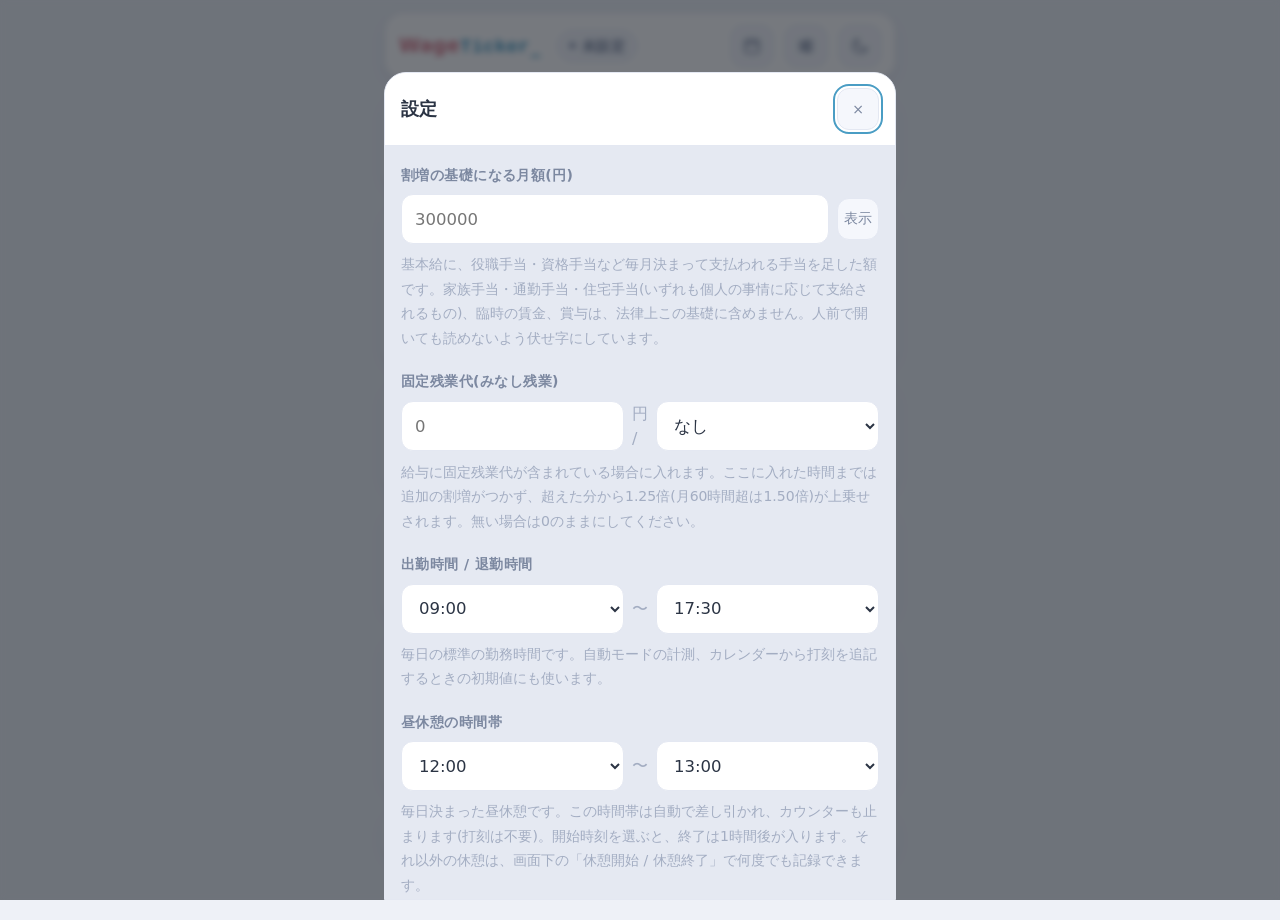
==== index.html @ 22a86e4b "ロゴのカーソル(_)とステータスバッジの間を少し空ける Co-Authored-By: Claude Opus 5 (1M context) <noreply@anthropic.com>" ====
<!doctype html>
<html lang="ja">
<head>
<meta charset="utf-8">
<meta name="viewport" content="width=device-width, initial-scale=1, viewport-fit=cover">
<meta name="theme-color" content="#eef1f7" media="(prefers-color-scheme: light)">
<meta name="theme-color" content="#12161f" media="(prefers-color-scheme: dark)">
<meta name="color-scheme" content="light dark">
<meta name="description" content="出勤するだけで金額と労働時間がリアルタイムに積み上がる給料メーター">
<title>WageTicker</title>
<link rel="icon" type="image/svg+xml" href="icons/icon.svg">
<link rel="apple-touch-icon" href="icons/apple-touch-icon.png">
<link rel="manifest" href="manifest.webmanifest">
<meta name="apple-mobile-web-app-capable" content="yes">
<meta name="apple-mobile-web-app-title" content="WageTicker">
<link rel="stylesheet" href="styles.css?v=20260810f">
</head>
<body>

<div class="app">
  <!-- ヘッダーカード -->
  <header class="card topbar">
    <div class="brand">
      <span class="brand-name"><span class="brand-wage">Wage</span><span class="brand-ticker">Ticker</span><span class="brand-cursor" aria-hidden="true">_</span></span>
      <span class="pill" id="statusBadge"><span class="dot"></span><span id="statusText">待機中</span></span>
    </div>
    <button class="icon-btn" id="openCalendar" type="button" aria-label="カレンダー">
      <svg viewBox="0 0 24 24" width="20" height="20" aria-hidden="true"><rect x="3.8" y="5.2" width="16.4" height="15" rx="2.4" fill="none" stroke="currentColor" stroke-width="1.8"/><path d="M3.8 9.8h16.4M8.2 3.4v3.4M15.8 3.4v3.4" fill="none" stroke="currentColor" stroke-width="1.8" stroke-linecap="round"/></svg>
    </button>
    <button class="icon-btn" id="openSettings" type="button" aria-label="設定">
      <!-- 太陽アイコンと紛らわしいので、歯車ではなくスライダーの形にしている -->
      <svg viewBox="0 0 24 24" width="20" height="20" aria-hidden="true" fill="none" stroke="currentColor" stroke-width="1.8" stroke-linecap="round">
        <path d="M3.6 7h8.2M16.4 7h4M3.6 12h3.2M11.4 12h9M3.6 17h8.2M16.4 17h4"/>
        <circle cx="14.1" cy="7" r="2.3"/><circle cx="9.1" cy="12" r="2.3"/><circle cx="14.1" cy="17" r="2.3"/>
      </svg>
    </button>
    <button class="icon-btn" id="themeToggle" type="button" aria-label="ライト / ダークを切り替え">
      <svg class="ic-sun" viewBox="0 0 24 24" width="20" height="20" aria-hidden="true">
        <circle cx="12" cy="12" r="4.4" fill="none" stroke="currentColor" stroke-width="1.8"/>
        <g stroke="currentColor" stroke-width="1.8" stroke-linecap="round">
          <path d="M12 2.4v2.4M12 19.2v2.4M2.4 12h2.4M19.2 12h2.4M5.2 5.2l1.7 1.7M17.1 17.1l1.7 1.7M18.8 5.2l-1.7 1.7M6.9 17.1l-1.7 1.7"/>
        </g>
      </svg>
      <svg class="ic-moon" viewBox="0 0 24 24" width="20" height="20" aria-hidden="true">
        <path d="M20.5 14.6A8.6 8.6 0 0 1 9.4 3.5a8.6 8.6 0 1 0 11.1 11.1z" fill="none" stroke="currentColor" stroke-width="1.8" stroke-linejoin="round"/>
      </svg>
    </button>
  </header>

  <!-- 操作(手動: 出勤/退勤の2つだけ / 自動モード: 残業開始・終了のみ) -->
  <nav class="actionbar card">
    <!-- 出勤=ドアへ入る矢印 / 退勤=ドアから出る矢印 -->
    <button class="act act--in" id="clockInBtn" type="button">
      <svg viewBox="0 0 24 24" width="24" height="24" aria-hidden="true" fill="none" stroke="currentColor" stroke-width="1.8" stroke-linecap="round" stroke-linejoin="round">
        <path d="M14 4.5h3.8A1.7 1.7 0 0 1 19.5 6.2v11.6A1.7 1.7 0 0 1 17.8 19.5H14"/>
        <path d="M9.6 8.2 13.9 12l-4.3 3.8M4.3 12h9.4"/>
      </svg>
      <span>出勤</span>
    </button>
    <button class="act act--out" id="clockOutBtn" type="button">
      <svg viewBox="0 0 24 24" width="24" height="24" aria-hidden="true" fill="none" stroke="currentColor" stroke-width="1.8" stroke-linecap="round" stroke-linejoin="round">
        <path d="M10 4.5H6.2A1.7 1.7 0 0 0 4.5 6.2v11.6A1.7 1.7 0 0 0 6.2 19.5H10"/>
        <path d="M14.5 8.2 18.8 12l-4.3 3.8M9.4 12h8.9"/>
      </svg>
      <span>退勤</span>
    </button>
    <button class="act act--break" id="breakBtn" type="button">
      <svg viewBox="0 0 24 24" width="24" height="24" aria-hidden="true" fill="none" stroke="currentColor" stroke-width="1.8" stroke-linecap="round" stroke-linejoin="round">
        <path d="M4.6 9.4h11.2v5.2a4 4 0 0 1-4 4H8.6a4 4 0 0 1-4-4z"/>
        <path d="M15.8 10.6h1.8a2.4 2.4 0 0 1 0 4.8h-1.8"/>
        <path d="M8 3.6v2.4M12 3.6v2.4"/>
      </svg>
      <span>休憩開始</span>
    </button>
    <button class="act act--ot" id="overtimeBtn" type="button" hidden>
      <svg viewBox="0 0 24 24" width="20" height="20" aria-hidden="true"><circle cx="12" cy="12" r="8.4" fill="none" stroke="currentColor" stroke-width="1.8"/><path d="M12 7.4V12l3 1.8" fill="none" stroke="currentColor" stroke-width="1.8" stroke-linecap="round"/></svg>
      <span>残業開始</span>
    </button>
  </nav>

  <main>
    <!-- ① 秒単位で増え続ける金額(最優先) -->
    <section class="card hero" id="heroCard">
      <div class="hero-labels">
        <span class="hero-label" id="tickerLabel">今日の勤務</span>
        <span class="hero-state" id="rateStrip"></span>
      </div>
      <div class="amount amount--main" id="liveAmount">
        <span class="yen">¥</span><span id="liveInt">0</span><span class="dec" id="liveDec">.00</span>
      </div>
      <div class="hero-meta" id="liveMeta">出勤していません</div>
    </section>

    <!-- ②今日 ③今月(設定でそれぞれ隠せる) -->
    <section class="stats" id="statsSection">
      <div class="card stat" id="todayCard">
        <div class="stat-label">今日</div>
        <div class="amount amount--sub" id="todayAmount">¥0</div>
        <div class="stat-sub" id="todaySub">0:00</div>
      </div>

      <div class="card stat" id="monthCard">
        <div class="stat-label">今月</div>
        <div class="amount amount--sub" id="monthAmount">¥0</div>
        <div class="stat-sub">
          <span id="monthSub">0:00</span>
          <span class="diff" id="monthDiff" hidden></span>
        </div>
      </div>
    </section>

    <!-- 今月の残業メーター。細かい数字は「内訳と目安」に入れる -->
    <section class="card otcard">
      <div class="ot-head">
        <span class="stat-label">今月の残業</span>
        <span class="ot-now" id="otNow">0:00</span>
      </div>
      <div class="meter" id="otMeter">
        <div class="meter-track">
          <i class="meter-fill" id="otFill"></i>
          <i class="meter-mark is-fixed" id="otMarkFixed" hidden></i>
          <i class="meter-mark is-45" id="otMark45"></i>
          <i class="meter-mark is-60" id="otMark60"></i>
        </div>
        <div class="meter-labels" id="otMarkLabels"></div>
      </div>
    </section>

    <!-- 先月との比較(同じ経過日数時点)。金額は出さず、時間の内訳だけを見せる -->
    <section class="card compare">
      <div class="stat-label">先月との比較(同じ経過日数)</div>
      <div class="hbar-row">
        <span class="hbar-name">今月</span>
        <span class="hbar">
          <i class="hbar-seg is-normal" id="cmpNowNormal"></i><i class="hbar-seg is-ot" id="cmpNowOt"></i>
        </span>
        <span class="hbar-total" id="cmpNowTotal">0:00</span>
      </div>
      <div class="hbar-row">
        <span class="hbar-name">先月</span>
        <span class="hbar">
          <i class="hbar-seg is-normal" id="cmpPrevNormal"></i><i class="hbar-seg is-ot" id="cmpPrevOt"></i>
        </span>
        <span class="hbar-total" id="cmpPrevTotal">0:00</span>
      </div>
      <div class="hbar-legend">
        <span><i class="sw sw--normal"></i>通常</span>
        <span><i class="sw sw--ot"></i>残業</span>
        <span id="cmpNote"></span>
      </div>
    </section>

    <!-- ④ 補助情報(デフォルト折りたたみ) -->
    <details class="card details" id="detailsPanel">
      <summary>内訳と目安</summary>
      <div id="detailsBody" class="details-body"></div>
    </details>

    <p class="disclaimer">
      表示は体感用の目安です。会社の勤怠記録・給与明細の金額とは一致しません。
    </p>
  </main>
</div>

<!-- ------------------------------------------------------ 打刻の確認 -->
<dialog id="confirmDialog" class="confirm">
  <p class="confirm-text" id="confirmText">-</p>
  <div class="confirm-actions">
    <button class="btn btn--ghost" id="confirmNo" type="button">キャンセル</button>
    <button class="btn btn--in" id="confirmYes" type="button">はい</button>
  </div>
</dialog>

<!-- ------------------------------------------------------------ 設定 -->
<dialog id="settingsDialog" class="sheet">
  <form method="dialog" class="sheet-head">
    <h2 id="settingsTitle">設定</h2>
    <button class="icon-btn" value="close" type="submit" aria-label="閉じる">×</button>
  </form>
  <div class="sheet-body">
    <p class="form-msg" id="firstRunNote" hidden></p>

    <label class="field">
      <span class="field-label">割増の基礎になる月額(円)</span>
      <span class="field-inline">
        <input id="setSalary" type="password" inputmode="numeric" autocomplete="off" placeholder="300000">
        <button class="icon-btn" id="salaryEye" type="button" aria-label="金額の表示を切り替え">表示</button>
      </span>
      <span class="hint">基本給に、役職手当・資格手当など毎月決まって支払われる手当を足した額です。家族手当・通勤手当・住宅手当(いずれも個人の事情に応じて支給されるもの)、臨時の賃金、賞与は、法律上この基礎に含めません。人前で開いても読めないよう伏せ字にしています。</span>
    </label>

    <div class="field">
      <span class="field-label">固定残業代(みなし残業)</span>
      <div class="field-inline">
        <input id="setFixedAllowance" type="number" inputmode="numeric" min="0" step="1000" placeholder="0">
        <span class="tilde">円 /</span>
        <select id="setFixedHours"></select>
      </div>
      <span class="hint">給与に固定残業代が含まれている場合に入れます。ここに入れた時間までは追加の割増がつかず、超えた分から1.25倍(月60時間超は1.50倍)が上乗せされます。無い場合は0のままにしてください。</span>
    </div>

    <div class="field">
      <span class="field-label">出勤時間 / 退勤時間</span>
      <div class="field-inline">
        <select id="setScheduleStart"></select>
        <span class="tilde">〜</span>
        <select id="setScheduleEnd"></select>
      </div>
      <span class="hint">毎日の標準の勤務時間です。自動モードの計測、カレンダーから打刻を追記するときの初期値にも使います。</span>
    </div>

    <div class="field">
      <span class="field-label">昼休憩の時間帯</span>
      <div class="field-inline">
        <select id="setBreakStart"></select>
        <span class="tilde">〜</span>
        <select id="setBreakEnd"></select>
      </div>
      <span class="hint">毎日決まった昼休憩です。この時間帯は自動で差し引かれ、カウンターも止まります(打刻は不要)。開始時刻を選ぶと、終了は1時間後が入ります。それ以外の休憩は、画面下の「休憩開始 / 休憩終了」で何度でも記録できます。</span>
    </div>

    <div class="field derived">
      <span class="field-label">1日の所定労働時間(自動計算)</span>
      <output id="setDailyHours" class="derived-value">-</output>
      <span class="hint" id="dailyHoursNote">勤務時間から休憩時間を引いた値です。基礎時給単価と、有給1日分の換算に使います。</span>
    </div>

    <div class="field">
      <span class="field-label">所定労働日の曜日</span>
      <div class="weekday-picker" id="setWorkdays"></div>
      <span class="hint">出勤する曜日です。総枠(所定労働時間)の計算と、自動モードの勤務予定日に使います。</span>
    </div>

    <div class="field">
      <label class="check"><input id="setObserveHolidays" type="checkbox"> 祝日を所定労働日から自動的に除外する</label>
      <span class="hint">オンにすると、上で選んだ曜日に当たっていても国民の祝日は所定休日として扱い、総枠の計算から外します(振替休日も含みます)。実際にその日出勤すれば、通常どおり記録できます。祝日も平常営業の場合はオフにしてください。</span>
    </div>

    <label class="field">
      <span class="field-label">法定休日の曜日</span>
      <select id="setLegalWeekday"></select>
      <span class="hint">この曜日の出勤だけが35%増(法定休日労働)の対象になります。</span>
    </label>

    <label class="field">
      <span class="field-label">年間所定休日数</span>
      <select id="setAnnualHolidays"></select>
    </label>

    <label class="field">
      <span class="field-label">賃金締め日</span>
      <select id="setClosingDay"></select>
    </label>

    <div class="field">
      <span class="field-label">メイン画面に表示するもの</span>
      <!-- 画面では今日と今月が横に並ぶので、チェックも横並びにする -->
      <div class="check-row">
        <label class="check"><input id="setShowToday" type="checkbox"> 今日</label>
        <label class="check"><input id="setShowMonth" type="checkbox"> 今月</label>
      </div>
      <span class="hint">秒単位の金額と、今月の法定時間外は常に表示します。</span>
    </div>

    <div class="field">
      <label class="check"><input id="setAutoMode" type="checkbox"> 自動モード(出勤/退勤ボタンを使わない)</label>
      <span class="hint">上の出勤・退勤時間に沿って自動で計測します。残業する日は、退勤予定時刻を迎える前に「残業開始」を押してください。</span>
    </div>

    <details class="note">
      <summary>データの保存とリセットについて</summary>
      <p>個人データはサーバーへ送信されず、この端末のブラウザ内(localStorage)にのみ保存されます。次の場合はすべて消えます。復元手段はありません。</p>
      <ul>
        <li>ブラウザの「閲覧履歴データを削除」「サイトデータを削除」等を行った場合</li>
        <li>シークレットモード/プライベートブラウジングで使っていた場合(タブを閉じた時点で消える)</li>
        <li>ブラウザアプリ自体をアンインストールした場合</li>
        <li>端末を機種変更・初期化した場合(自動的な引き継ぎはありません)</li>
        <li>普段と違うブラウザや別の端末で開いた場合(ブラウザ+端末ごとに独立)</li>
        <li>ブラウザのストレージ容量が逼迫し、自動的にサイトデータが削除された場合</li>
        <li>ホーム画面に追加したアイコンを削除して入れ直した場合</li>
      </ul>
      <p>通常の再読み込み、ブラウザを閉じて開き直す操作、端末の再起動、オフラインでの使用では消えません。</p>
    </details>

    <details class="note">
      <summary>金額の見かたと注意</summary>
      <p>本アプリは額面(グロス)の労働対価のみを可視化します。社会保険料・所得税・住民税などの控除、年末調整、賞与は対象外です。</p>
      <p>コアタイムなしのフレックスタイム制(清算期間1ヶ月)を前提にしています。フレックスの労使協定がない場合や、清算期間が1ヶ月を超える場合、管理監督者・裁量労働制の場合は、時間外の数え方が変わるため合いません。</p>
      <p>打刻はこのアプリ上での個人の記録であり、会社の勤怠システムとは別物です。表示される金額は体感用の目安で、給与明細と一致しないことがあります。正式な給与計算・労務相談の代替ではありません。</p>
    </details>

    <div class="sheet-actions">
      <button class="btn btn--ghost danger" id="resetAllBtn" type="button">すべてのデータを消す</button>
      <button class="btn btn--in" id="saveSettingsBtn" type="button">保存</button>
    </div>
  </div>
</dialog>

<!-- -------------------------------------------------------- カレンダー -->
<dialog id="calendarDialog" class="sheet">
  <form method="dialog" class="sheet-head">
    <h2>カレンダー</h2>
    <button class="icon-btn" value="close" type="submit" aria-label="閉じる">×</button>
  </form>
  <div class="sheet-body">
    <div class="cal-nav">
      <button class="icon-btn" id="calPrev" type="button" aria-label="前の月">‹</button>
      <span id="calTitle">-</span>
      <button class="icon-btn" id="calNext" type="button" aria-label="次の月">›</button>
    </div>
    <div class="cal-grid" id="calHead"></div>
    <div class="cal-grid" id="calGrid"></div>
    <div class="cal-legend">
      <span><i class="sw sw--work"></i>出勤</span>
      <span><i class="sw sw--leave"></i>有給</span>
      <span><i class="sw sw--legal"></i>法定休日</span>
      <span><i class="sw sw--holiday"></i>祝日</span>
      <span><i class="sw sw--scheduled"></i>所定休日</span>
      <span><i class="sw sw--auto"></i>未入力(自動加算)</span>
    </div>
    <p class="hint">先月から3ヶ月先まで(全5ヶ月)を表示します。日別の記録は今月と先月ぶんだけ保持し、締め日を過ぎると自動的に整理されます。先の月に入れた有給・会社休日は、その月になってから計算に入ります。</p>
  </div>
</dialog>

<!-- ------------------------------------------------------------ 日編集 -->
<dialog id="dayDialog" class="sheet sheet--narrow">
  <form method="dialog" class="sheet-head">
    <h2 id="dayTitle">-</h2>
    <button class="icon-btn" value="close" type="submit" aria-label="閉じる">×</button>
  </form>
  <div class="sheet-body">
    <div class="field">
      <span class="field-label">この日の扱い</span>
      <div class="seg" id="dayKind">
        <button type="button" data-kind="none">指定なし</button>
        <button type="button" data-kind="work">出勤</button>
        <button type="button" data-kind="paid_leave">有給</button>
        <button type="button" data-kind="company_holiday">会社休日</button>
      </div>
    </div>

    <div class="field" id="dayWorkRow" hidden>
      <span class="field-label">出勤 / 退勤</span>
      <div class="field-inline">
        <input id="dayIn" type="time">
        <span class="tilde">〜</span>
        <input id="dayOut" type="time">
      </div>
      <label class="check"><input id="dayOvernight" type="checkbox"> 退勤は翌日</label>
      <label class="check"><input id="dayIsLegalHoliday" type="checkbox"> この日は法定休日(35%増)</label>

      <span class="field-label" style="margin-top:16px">休憩(昼休憩以外)</span>
      <div id="dayBreaks"></div>
      <button class="btn btn--ghost" id="dayBreakAdd" type="button">休憩を追加</button>
      <span class="hint">設定した昼休憩は自動で差し引かれるので、ここには入れません。ここに入れるのは、それ以外に取った休憩です。</span>
    </div>

    <div class="field" id="dayHolidayRow" hidden>
      <span class="field-label">休日の種類</span>
      <div class="seg" id="dayHolidayKind">
        <button type="button" data-holiday="legal">法定休日</button>
        <button type="button" data-holiday="scheduled">所定休日(法定超)</button>
      </div>
      <span class="hint">法定休日の出勤のみ35%増になります。所定休日は通常の所定内/法定内残業/法定時間外で計算します。</span>
    </div>

    <p class="hint" id="dayNote"></p>

    <div class="sheet-actions">
      <button class="btn btn--ghost" id="dayCancel" type="button">閉じる</button>
      <button class="btn btn--in" id="daySave" type="button">保存</button>
    </div>
  </div>
</dialog>

<script src="src/constants.js?v=20260810f"></script>
<script src="src/time.js?v=20260810f"></script>
<script src="src/period.js?v=20260810f"></script>
<script src="src/holidays.js?v=20260810f"></script>
<script src="src/wage.js?v=20260810f"></script>
<script src="src/aggregate.js?v=20260810f"></script>
<script src="src/storage.js?v=20260810f"></script>
<script src="src/app.js?v=20260810f"></script>
</body>
</html>
---- styles.css ----
/* WageTicker — 計器ダッシュボード。外部フォント・ライブラリは読み込まない(SPEC 14)
 *
 * 配色はパステル寄り(ライト: 淡いブルーグレー地に白カード / ダーク: 落ち着いた紺地にカード)。
 * テーマは3状態: 既定は端末の設定に追従し、ボタンで light / dark を明示指定できる。
 * 色はすべて :root のトークンで定義し、コンポーネント側に生の色を書かない。
 */

:root {
  /* パステル寄りの配色。彩度を落とし、地は青みのある淡いグレーでまとめる。
     文字と背景のコントラストは落とさない(読みやすさは維持する)。 */
  --ground: #eef1f7;
  --ground-2: #e5e9f2;
  --card: #ffffff;
  --card-2: #f5f7fc;
  --line: #e4e8f2;
  --ink: #2b3444;
  --ink-2: #4a5568;
  --muted: #7c88a0;
  --faint: #a3adc2;

  --cyan: #4a9dc4;
  --amber: #d8a24e;
  --green: #5aab86;
  --red: #d97b8b;
  --blue: #6f8fd6;
  --violet: #9a8fd8;
  --pink: #cf8fb8;

  --track: #e8ecf5;
  --shadow: 0 1px 2px rgba(15, 23, 42, 0.05), 0 6px 18px rgba(15, 23, 42, 0.04);
  --radius: 20px;
  --radius-sm: 14px;

  --sans: system-ui, -apple-system, "Segoe UI", "Hiragino Sans", "Noto Sans JP", sans-serif;
  --mono: ui-monospace, "SF Mono", SFMono-Regular, Menlo, Consolas, monospace;

  /* 文字サイズは6段階に固定する。これ以外の値を新しく使わない。
     hero(主役の金額)> xl(今日/今月)> lg(見出し)> md(本文)> sm(補足)> xs(注記) */
  --fs-hero: clamp(38px, 12vw, 52px);
  --fs-xl: clamp(22px, 7vw, 28px);
  --fs-lg: 18px;
  --fs-md: 15px;
  --fs-sm: 14px;
  --fs-xs: 12.5px;

  color-scheme: light;
}

@media (prefers-color-scheme: dark) {
  :root:not([data-theme="light"]) {
    --ground: #12161f;
    --ground-2: #171c27;
    --card: #1c222e;
    --card-2: #222937;
    --line: #2b3342;
    --ink: #e8ecf4;
    --ink-2: #c3cbd9;
    --muted: #96a1b5;
    --faint: #6f7a8d;

    --cyan: #8fd0ea;
    --amber: #f0c98a;
    --green: #9ad9b8;
    --red: #eaa1ad;
    --blue: #a5bbf0;
    --violet: #bfb3f0;
    --pink: #edaed4;

    --track: #29313f;
    --shadow: none;
    color-scheme: dark;
  }
}

:root[data-theme="dark"] {
  --ground: #12161f;
  --ground-2: #171c27;
  --card: #1c222e;
  --card-2: #222937;
  --line: #2b3342;
  --ink: #e8ecf4;
  --ink-2: #c3cbd9;
  --muted: #96a1b5;
  --faint: #6f7a8d;

  --cyan: #8fd0ea;
  --amber: #f0c98a;
  --green: #9ad9b8;
  --red: #eaa1ad;
  --blue: #a5bbf0;
  --violet: #bfb3f0;
  --pink: #edaed4;

  --track: #29313f;
  --shadow: none;
  color-scheme: dark;
}

* { box-sizing: border-box; }

html, body {
  margin: 0;
  padding: 0;
  background: var(--ground);
  color: var(--ink);
  font-family: var(--sans);
  font-size: 16px;
  line-height: 1.6;
  -webkit-text-size-adjust: 100%;
  /*
   * スマホの「引っ張って更新」対策。ダイアログの内側をスクロールして
   * 端まで来たときに、そのままページ全体の再読み込みへ流れてしまうと、
   * 保存前の入力がまるごと消える。ページ側で吸収して止める。
   */
  overscroll-behavior-y: contain;
}

body { min-height: 100svh; }

/* タイル(カード)の間隔は、縦も横もすべて --gap で統一する */
.app {
  --gap: 12px;
  max-width: 540px;
  margin: 0 auto;
  padding: max(12px, env(safe-area-inset-top)) 14px calc(24px + env(safe-area-inset-bottom));
  display: flex;
  flex-direction: column;
  gap: var(--gap);
}

.app > main {
  display: flex;
  flex-direction: column;
  gap: var(--gap);
}

.card {
  background: var(--card);
  border: 1px solid var(--line);
  border-radius: var(--radius);
  box-shadow: var(--shadow);
}

/* ------------------------------------------------------------- topbar */

.topbar {
  display: flex;
  align-items: center;
  gap: 12px;
  padding: 12px 14px;
}

.brand {
  display: flex;
  align-items: center;
  gap: 10px;
  flex: 1;
  min-width: 0;
  flex-wrap: wrap;
}
/*
 * ロゴ文字。"Wage" は地の文字色、"Ticker" だけ等幅フォント+アクセント色にして
 * 「刻み続けるカウンター」を文字だけで示す。末尾のカーソルはゆっくり点滅する
 * (ターミナルの入力カーソルのイメージ。prefers-reduced-motion では静止する)。
 */
.brand-name {
  font-size: 19px;
  font-weight: 800;
  letter-spacing: 0.02em;
}
.brand-wage { color: var(--red); }
.brand-ticker {
  font-family: var(--mono);
  color: var(--cyan);
  letter-spacing: 0.01em;
}
.brand-cursor {
  display: inline-block;
  margin-left: 1px;
  margin-right: 6px;
  color: var(--cyan);
  animation: brand-blink 1.1s step-end infinite;
}
@keyframes brand-blink {
  0%, 50% { opacity: 1; }
  50.01%, 100% { opacity: 0; }
}

.pill {
  display: inline-flex;
  align-items: center;
  gap: 6px;
  background: var(--card-2);
  border: 1px solid var(--line);
  color: var(--muted);
  border-radius: 999px;
  padding: 4px 11px;
  font-size: var(--fs-sm);
  font-weight: 700;
  letter-spacing: 0.04em;
}
.pill .dot {
  width: 7px; height: 7px;
  border-radius: 50%;
  background: var(--faint);
}
/*
 * 勤務中=緑(増えている)/ 休憩中=アンバー(止まっている)/ 自動計測中=シアン。
 * 「稼いでいる」勤務中だけは、休憩中・自動計測中より一段はっきり主張させる
 * (塗りつぶし + ごく淡い光暈)。他は控えめな縁取りのままにする。
 */
.pill.is-working {
  background: var(--green);
  border-color: var(--green);
  color: var(--card);
  font-weight: 800;
  box-shadow: 0 0 0 5px color-mix(in srgb, var(--green) 16%, transparent);
}
.pill.is-break {
  background: color-mix(in srgb, var(--amber) 16%, transparent);
  border-color: color-mix(in srgb, var(--amber) 45%, transparent);
  color: var(--amber);
}
.pill.is-auto {
  background: color-mix(in srgb, var(--cyan) 16%, transparent);
  border-color: color-mix(in srgb, var(--cyan) 45%, transparent);
  color: var(--cyan);
}
.pill.is-working .dot { background: var(--card); width: 8px; height: 8px; }
.pill.is-break .dot { background: var(--amber); }
.pill.is-auto .dot { background: var(--cyan); }
.pill.is-working .dot,
.pill.is-auto .dot { animation: breathe 2.4s ease-in-out infinite; }

@keyframes breathe { 0%, 100% { opacity: 1; } 50% { opacity: 0.3; } }

.icon-btn {
  appearance: none;
  flex: none;
  border: 1px solid var(--line);
  background: var(--card-2);
  color: var(--muted);
  border-radius: 12px;
  width: 42px;
  height: 42px;
  display: grid;
  place-items: center;
  cursor: pointer;
  padding: 0;
  font-family: var(--sans);
  font-size: var(--fs-sm);
}
.icon-btn:active { background: var(--ground-2); }
/* ボタンには「切り替えた先」のアイコンを出す(ライトのときは月) */
.icon-btn .ic-sun { display: none; }
:root[data-theme="dark"] .icon-btn .ic-sun { display: block; }
:root[data-theme="dark"] .icon-btn .ic-moon { display: none; }
@media (prefers-color-scheme: dark) {
  :root:not([data-theme="light"]) .icon-btn .ic-sun { display: block; }
  :root:not([data-theme="light"]) .icon-btn .ic-moon { display: none; }
}

/* --------------------------------------------------------------- hero */

.hero {
  display: flex;
  flex-direction: column;
  align-items: center;
  gap: 6px;
  padding: 26px 16px 22px;
  text-align: center;
  /* 加算中の区分によって差し色が変わる(既定は所定内) */
  --tone: var(--cyan);
}
.hero.tone-legalInsideOvertime { --tone: var(--blue); }
.hero.tone-statutoryOvertime,
.hero.tone-statutoryOvertimeOver60 { --tone: var(--amber); }
.hero.tone-night { --tone: var(--violet); }
.hero.tone-legalHoliday { --tone: var(--pink); }
.hero.tone-break { --tone: var(--faint); }

.amount {
  font-variant-numeric: tabular-nums;
  letter-spacing: -0.02em;
  white-space: nowrap;
}
.amount--main {
  font-size: var(--fs-hero);
  font-weight: 800;
  line-height: 1.05;
  color: var(--ink);
}
.amount--main .yen { font-size: 0.55em; color: var(--muted); margin-right: 1px; }
.amount--main .dec { font-size: 0.5em; color: var(--muted); }

/* 円の位が1つ増えるたびの、ごく短い気づき程度のパルス(警告色・音は使わない) */
#liveInt.is-tick { animation: tick-pulse 0.5s ease-out; display: inline-block; }
@keyframes tick-pulse {
  0% { transform: scale(1); }
  35% { transform: scale(1.035); text-shadow: 0 0 14px color-mix(in srgb, var(--tone) 55%, transparent); }
  100% { transform: scale(1); text-shadow: none; }
}

.hero-labels {
  display: flex;
  align-items: center;
  justify-content: center;
  gap: 8px;
  flex-wrap: wrap;
}
.hero-label {
  font-size: var(--fs-sm);
  color: var(--muted);
  letter-spacing: 0.06em;
}
.hero-state {
  font-size: var(--fs-sm);
  font-weight: 800;
  letter-spacing: 0.06em;
  color: var(--tone);
}
.hero-meta {
  margin-top: 4px;
  font-family: var(--mono);
  font-size: var(--fs-sm);
  color: var(--faint);
}

/* ------------------------------------------------- 今月の法定時間外 */

.otcard { padding: 15px 16px 14px; }
.ot-head {
  display: flex;
  align-items: baseline;
  justify-content: space-between;
  gap: 10px;
}
.ot-now {
  font-family: var(--mono);
  font-variant-numeric: tabular-nums;
  font-size: 22px;
  font-weight: 800;
  color: var(--ink);
}

/*
 * 横棒グラフの共通の見た目(残業メーター・先月との比較で共用)。
 * トラックは高さ --bar-h・角丸 --bar-r のカプセル形で統一し、中の塗りは
 * 角丸を持たず、親の overflow:hidden にだけ切り取らせる(端の丸め方を1箇所に集約)。
 */
:root { --bar-h: 14px; --bar-r: 7px; }

.meter { margin-top: 12px; }
.meter-track {
  position: relative;
  height: var(--bar-h);
  border-radius: var(--bar-r);
  background: var(--track);
  overflow: hidden;
}
.meter-fill {
  position: absolute;
  left: 0; top: 0; bottom: 0;
  width: 0;
  background: var(--cyan);
  transition: width 0.6s ease, background 0.8s ease;
}
.meter.over-45 .meter-fill { background: var(--amber); }
.meter.over-60 .meter-fill { background: var(--red); }

.meter-mark {
  position: absolute;
  top: 0; bottom: 0;
  width: 2px;
  margin-left: -1px;
  background: var(--card);
  opacity: 0.9;
}
.meter-mark.is-45 { background: var(--amber); }
.meter-mark.is-60 { background: var(--red); }
.meter-mark.is-fixed { background: var(--blue); }
.meter-mark[hidden] { display: none; }

.meter-labels {
  position: relative;
  height: 16px;
  margin-top: 6px;
}
.meter-labels span {
  position: absolute;
  transform: translateX(-50%);
  font-family: var(--mono);
  font-size: var(--fs-xs);
  color: var(--faint);
  white-space: nowrap;
}
.meter-labels span.is-fixed { color: var(--blue); }
/* 60h は上限。振り切れたら赤で強調する */
.meter-labels span.is-end { color: var(--red); font-weight: 700; }
/* ------------------------------------------------------ 先月との比較 */

.compare { padding: 15px 16px 14px; display: flex; flex-direction: column; gap: 4px; }
.hbar-row {
  display: flex;
  align-items: center;
  gap: 10px;
  margin-top: 10px;
}
.hbar-name {
  flex: none;
  width: 2.6em;
  font-size: var(--fs-sm);
  color: var(--muted);
  font-weight: 700;
}
.hbar {
  flex: 1;
  display: flex;
  height: var(--bar-h);
  border-radius: var(--bar-r);
  background: var(--track);
  overflow: hidden;
  min-width: 0;
}
.hbar-seg {
  display: block;
  height: 100%;
  width: 0;
  transition: width 0.6s ease;
}
.hbar-seg.is-normal { background: var(--cyan); }
.hbar-seg.is-ot { background: var(--amber); }
.hbar-total {
  flex: none;
  width: 4.2em;
  text-align: right;
  font-family: var(--mono);
  font-variant-numeric: tabular-nums;
  font-size: var(--fs-sm);
  color: var(--ink-2);
}
.hbar-legend {
  display: flex;
  flex-wrap: wrap;
  gap: 12px;
  margin-top: 12px;
  font-size: var(--fs-xs);
  color: var(--faint);
}
.hbar-legend span { display: inline-flex; align-items: center; gap: 5px; }
.sw--normal { background: var(--cyan); }
.sw--ot { background: var(--amber); }

/* -------------------------------------------------------------- stats */

.stats {
  display: grid;
  grid-template-columns: 1fr 1fr;
  gap: var(--gap);
}
/* 片方だけ表示しているときは横幅いっぱいに使う */
.stats.is-single { grid-template-columns: 1fr; }
.stats[hidden] { display: none; }
.stat[hidden] { display: none; }

.stat {
  padding: 15px 16px 14px;
  display: flex;
  flex-direction: column;
  gap: 3px;
  min-width: 0;
  /* 金額は桁を比べやすいよう右寄せにする */
  align-items: flex-end;
  text-align: right;
}
.stat .stat-label { align-self: flex-start; }
.stat .stat-sub { justify-content: flex-end; }
.stat-label {
  font-size: var(--fs-sm);
  font-weight: 700;
  color: var(--muted);
  letter-spacing: 0.06em;
}

/*
 * カード見出しに色の帯を添えて、ブロックの境目をひと目で分かるようにする
 * (計算式の枠などで使っている「左に色の帯」の作法をセクション見出しにも広げた)。
 * ヒーローはそれ自体が最大の要素で見出しも中央寄せのため、帯は付けない。
 */
#todayCard .stat-label,
#monthCard .stat-label,
.ot-head .stat-label,
.compare > .stat-label {
  padding-left: 9px;
  border-left: 3px solid var(--faint);
}
#todayCard .stat-label { border-left-color: var(--cyan); }
#monthCard .stat-label { border-left-color: var(--blue); }
.ot-head .stat-label { border-left-color: var(--amber); }
.compare > .stat-label { border-left-color: var(--violet); }
.amount--sub {
  font-size: var(--fs-xl);
  font-weight: 800;
  color: var(--ink);
  line-height: 1.15;
}
.stat-sub {
  font-family: var(--mono);
  font-size: var(--fs-sm);
  color: var(--faint);
  display: flex;
  align-items: center;
  gap: 8px;
  flex-wrap: wrap;
}
.diff { font-weight: 700; }
.diff.is-plus { color: var(--green); }
.diff.is-minus { color: var(--muted); }

/* ------------------------------------------------------------ details */

.details { padding: 0; overflow: hidden; }
.details > summary {
  list-style: none;
  padding: 15px 16px;
  font-size: var(--fs-md);
  font-weight: 700;
  color: var(--muted);
  cursor: pointer;
  display: flex;
  justify-content: space-between;
}
.details > summary::-webkit-details-marker { display: none; }
.details > summary::after { content: "▾"; color: var(--faint); }
.details[open] > summary::after { content: "▴"; }

.details-body { padding: 0 16px 18px; }

.sec { margin-top: 20px; }
.sec:first-child { margin-top: 0; }
.sec h3 {
  margin: 0 0 8px;
  font-size: var(--fs-xs);
  letter-spacing: 0.1em;
  color: var(--faint);
  font-weight: 800;
}

.kv {
  display: flex;
  justify-content: space-between;
  gap: 10px;
  font-size: var(--fs-md);
  padding: 7px 0;
  border-bottom: 1px solid var(--line);
}
.kv:last-child { border-bottom: none; }
.kv .k { color: var(--muted); }
.kv .v { font-family: var(--mono); font-variant-numeric: tabular-nums; color: var(--ink-2); text-align: right; }
.kv.is-zero { opacity: 0.4; }

.formula {
  font-family: var(--mono);
  font-size: var(--fs-sm);
  line-height: 2.1;
  color: var(--muted);
  background: var(--card-2);
  border: 1px solid var(--line);
  border-left: 3px solid var(--cyan);
  border-radius: var(--radius-sm);
  padding: 12px 14px;
  overflow-x: auto;
}
.formula b { color: var(--ink); font-weight: 700; }
.formula b.money { color: var(--cyan); }

.note-line {
  font-size: var(--fs-sm);
  color: var(--muted);
  line-height: 1.8;
  margin: 8px 0 0;
}

.disclaimer {
  margin: 0 4px;
  font-size: var(--fs-xs);
  line-height: 1.75;
  color: var(--faint);
}

/* ---------------------------------------------------------- actionbar */

.actionbar {
  display: flex;
  align-items: stretch;
  gap: 8px;
  padding: 10px;
}

.act {
  appearance: none;
  flex: 1 1 0;
  min-width: 0;
  border: none;
  background: transparent;
  color: var(--muted);
  border-radius: var(--radius-sm);
  /* 押しやすいよう、少し縦長のタップ領域にする */
  padding: 14px 6px 12px;
  min-height: 76px;
  display: flex;
  flex-direction: column;
  align-items: center;
  justify-content: center;
  gap: 6px;
  background: var(--card-2);
  font-family: var(--sans);
  font-size: var(--fs-sm);
  font-weight: 700;
  letter-spacing: 0.04em;
  cursor: pointer;
  touch-action: manipulation;
  -webkit-tap-highlight-color: transparent;
}
.act:active { transform: translateY(1px); }
.act[hidden] { display: none; }
.act--in { color: var(--green); border: 1px solid color-mix(in srgb, var(--green) 35%, transparent); }
.act--out { color: var(--blue); border: 1px solid color-mix(in srgb, var(--blue) 32%, transparent); }
.act--break { color: var(--muted); border: 1px solid var(--line); }
.act--break.is-on { color: var(--amber); border-color: color-mix(in srgb, var(--amber) 45%, transparent); }
.act--ot { color: var(--amber); border: 1px solid color-mix(in srgb, var(--amber) 40%, transparent); }
.act[disabled] { color: var(--faint); opacity: 0.35; cursor: default; }

/* ------------------------------------------------------------- sheets */

/*
 * 下からせり上がるシート。header + body を flex column にして、body だけが
 * 内部スクロールする(header の実際の高さに関わらず、body の高さは
 * 「ダイアログの上限 − header の実測分」に自動で合う)。
 * これを固定px値で計算していた頃、ナローなダイアログ(日編集など)だけ
 * 下端が見切れる不具合があったため flex に直した。
 */
dialog.sheet {
  /*
   * メイン画面のカードは .app(最大540px)の左右14pxぶん内側なので、
   * 実際のカード幅は最大512px。ダイアログもそこに揃える
   * (540pxのままだと広い画面でカードよりひと回り大きく見えていた)。
   */
  width: min(512px, calc(100% - 28px));
  max-height: 92svh;
  margin: auto auto 0;
  padding: 0;
  flex-direction: column;
  border: 1px solid var(--line);
  border-radius: 22px 22px 0 0;
  background: var(--card);
  color: var(--ink);
  overflow: hidden;
}
/*
 * display は [open] のときだけ flex にする。dialog.sheet { display: flex } と
 * 無条件に書くと、閉じているとき(open属性なし)にブラウザが本来 display: none
 * にする挙動を上書きしてしまい、閉じたダイアログが本文の下に地続きで
 * ずっと表示され続けるバグになる(実際に起きていた不具合)。
 */
dialog.sheet[open] { display: flex; animation: sheet-in 0.22s ease-out; }
dialog.sheet::backdrop { background: rgba(6, 11, 20, 0.55); backdrop-filter: blur(3px); }
dialog.sheet--narrow { max-height: 88svh; }
@keyframes sheet-in {
  from { transform: translateY(18px); opacity: 0; }
  to { transform: translateY(0); opacity: 1; }
}

.sheet-head {
  display: flex;
  align-items: center;
  justify-content: space-between;
  padding: 15px 16px;
  border-bottom: 1px solid var(--line);
  background: var(--card);
  flex: none;
}
.sheet-head h2 { margin: 0; font-size: var(--fs-lg); font-weight: 800; }

.sheet-body {
  padding: 18px 16px calc(24px + env(safe-area-inset-bottom));
  overflow-y: auto;
  overscroll-behavior: contain;
  flex: 1 1 auto;
  min-height: 0; /* flex 子要素を正しく縮めてスクロールさせるために必要 */
  background: var(--ground-2);
}

.field { display: block; margin-bottom: 20px; }
.field.derived {
  padding: 14px 16px;
  background: var(--card);
  border: 1px solid var(--line);
  border-left: 3px solid var(--cyan);
  border-radius: var(--radius-sm);
}
.derived-value {
  display: block;
  font-size: 24px;
  font-weight: 800;
  color: var(--cyan);
  font-variant-numeric: tabular-nums;
}

.field-label {
  display: block;
  font-size: var(--fs-sm);
  font-weight: 700;
  color: var(--muted);
  margin-bottom: 8px;
  letter-spacing: 0.03em;
}
.field-inline { display: flex; align-items: center; gap: 8px; }
.tilde { color: var(--faint); }

input[type="text"], input[type="number"], input[type="password"], input[type="time"], select {
  width: 100%;
  background: var(--card);
  border: 1px solid var(--line);
  border-radius: 12px;
  color: var(--ink);
  font-family: var(--sans);
  /* 16px 未満だと iOS で入力時に画面が拡大してしまうため、下げない */
  font-size: 16.5px;
  font-variant-numeric: tabular-nums;
  padding: 12px 13px;
  min-height: 50px;
}
input:focus-visible, select:focus-visible, button:focus-visible {
  outline: 2px solid var(--cyan);
  outline-offset: 2px;
}
input:disabled, select:disabled { opacity: 0.45; }

.hint {
  display: block;
  margin-top: 8px;
  font-size: var(--fs-sm);
  line-height: 1.75;
  color: var(--faint);
}

.check {
  display: flex;
  align-items: center;
  gap: 10px;
  margin-top: 10px;
  font-size: var(--fs-md);
  color: var(--ink-2);
}
.check input { width: 22px; height: 22px; accent-color: var(--cyan); }
/* 横に並べたいチェック(画面の並びと合わせる) */
.check-row { display: flex; gap: 24px; flex-wrap: wrap; }
.check-row .check { margin-top: 0; }

/* 保存できなかった理由 */
.form-msg {
  font-size: var(--fs-md);
  font-weight: 700;
  line-height: 1.8;
  color: var(--red);
  background: color-mix(in srgb, var(--red) 12%, transparent);
  border: 1px solid color-mix(in srgb, var(--red) 35%, transparent);
  border-radius: var(--radius-sm);
  padding: 12px 14px;
  margin: 0 0 18px;
}
.form-msg[hidden] { display: none; }

/* 打刻の確認 */
dialog.confirm {
  border: 1px solid var(--line);
  background: var(--card);
  color: var(--ink);
  border-radius: var(--radius);
  padding: 22px 20px 18px;
  width: min(340px, calc(100% - 40px));
  box-shadow: 0 20px 50px rgba(6, 11, 20, 0.28);
}
dialog.confirm::backdrop { background: rgba(6, 11, 20, 0.5); }
dialog.confirm[open] { animation: confirm-in 0.18s ease-out; }
@keyframes confirm-in {
  from { transform: scale(0.94); opacity: 0; }
  to { transform: scale(1); opacity: 1; }
}
.confirm-text {
  margin: 0 0 20px;
  font-size: var(--fs-lg);
  font-weight: 700;
  text-align: center;
}
.confirm-actions { display: flex; gap: 10px; }
.confirm-actions .btn { flex: 1; padding: 14px 10px; font-size: 15px; }

.weekday-picker { display: flex; gap: 6px; }
.weekday-picker button {
  flex: 1;
  appearance: none;
  border: 1px solid var(--line);
  background: var(--card);
  color: var(--muted);
  border-radius: 11px;
  height: 48px;
  font-size: 15px;
  font-weight: 700;
  cursor: pointer;
}
.weekday-picker button.is-on {
  color: #fff;
  background: var(--cyan);
  border-color: var(--cyan);
}

/* カレンダーの日編集: 休憩の行 */
.brk-row {
  display: flex;
  align-items: center;
  gap: 8px;
  margin-bottom: 8px;
}
.brk-row .icon-btn { width: 46px; height: 46px; font-size: var(--fs-lg); }

.seg { display: flex; gap: 6px; flex-wrap: wrap; }
.seg button {
  appearance: none;
  border: 1px solid var(--line);
  background: var(--card);
  color: var(--muted);
  border-radius: 11px;
  padding: 12px 14px;
  font-size: var(--fs-md);
  font-weight: 700;
  cursor: pointer;
  flex: 1 0 auto;
}
.seg button.is-on { color: #fff; background: var(--cyan); border-color: var(--cyan); }

.note {
  border: 1px solid var(--line);
  background: var(--card);
  border-radius: var(--radius-sm);
  padding: 12px 14px;
  margin-bottom: 14px;
}
.note > summary { font-size: var(--fs-md); font-weight: 700; color: var(--muted); cursor: pointer; }
.note p, .note li { font-size: var(--fs-sm); line-height: 1.8; color: var(--faint); }
.note ul { padding-left: 20px; margin: 10px 0; }

.sheet-actions {
  display: flex;
  gap: 10px;
  margin-top: 20px;
  align-items: center;
}

.btn {
  appearance: none;
  border-radius: 14px;
  border: 1px solid var(--line);
  background: var(--card);
  color: var(--ink);
  font-size: 16px;
  font-weight: 800;
  font-family: var(--sans);
  padding: 15px 18px;
  cursor: pointer;
}
.btn--in { flex: 1; background: var(--cyan); border-color: var(--cyan); color: #fff; }
.btn--ghost { color: var(--muted); font-weight: 700; font-size: var(--fs-md); }
.btn.danger { color: var(--red); border-color: color-mix(in srgb, var(--red) 40%, transparent); }

/* ---------------------------------------------------------- calendar */

.cal-nav {
  display: flex;
  align-items: center;
  justify-content: space-between;
  margin-bottom: 12px;
  font-size: 16px;
  font-weight: 800;
}

.cal-grid { display: grid; grid-template-columns: repeat(7, 1fr); gap: 4px; }
.cal-grid + .cal-grid { margin-top: 4px; }

.cal-head-cell {
  text-align: center;
  font-size: var(--fs-sm);
  font-weight: 700;
  color: var(--faint);
  padding: 5px 0;
}

.cal-cell {
  appearance: none;
  border: 1px solid var(--line);
  background: var(--card);
  border-radius: 11px;
  color: var(--ink-2);
  aspect-ratio: 1 / 1;
  display: flex;
  flex-direction: column;
  align-items: center;
  justify-content: center;
  gap: 3px;
  font-size: var(--fs-md);
  font-weight: 700;
  font-variant-numeric: tabular-nums;
  cursor: pointer;
  padding: 0;
}
.cal-cell.is-empty { visibility: hidden; }
.cal-cell.is-today { border-color: var(--cyan); box-shadow: inset 0 0 0 1px var(--cyan); }
.cal-cell.is-outside { opacity: 0.35; }
.cal-cell .mk { width: 7px; height: 7px; border-radius: 50%; background: transparent; }
.cal-cell .mk.work { background: var(--cyan); }
.cal-cell .mk.leave { background: var(--green); }
.cal-cell .mk.legal { background: var(--pink); }
.cal-cell .mk.holiday { background: var(--violet); }
.cal-cell .mk.scheduled { background: var(--faint); }
.cal-cell .mk.auto { background: var(--amber); }

.cal-legend {
  display: flex;
  flex-wrap: wrap;
  gap: 12px;
  margin-top: 14px;
  font-size: var(--fs-sm);
  color: var(--muted);
}
.cal-legend span { display: inline-flex; align-items: center; gap: 6px; }
.sw { width: 9px; height: 9px; border-radius: 50%; display: inline-block; }
.sw--work { background: var(--cyan); }
.sw--leave { background: var(--green); }
.sw--legal { background: var(--pink); }
.sw--holiday { background: var(--violet); }
.sw--scheduled { background: var(--faint); }
.sw--auto { background: var(--amber); }

@media (max-width: 360px) {
  .stat-label { font-size: var(--fs-xs); }
  .hero { grid-template-columns: 1fr 62px; }
}

@media (prefers-reduced-motion: reduce) {
  *, *::before, *::after {
    animation-duration: 0.001ms !important;
    animation-iteration-count: 1 !important;
    transition-duration: 0.001ms !important;
  }
}
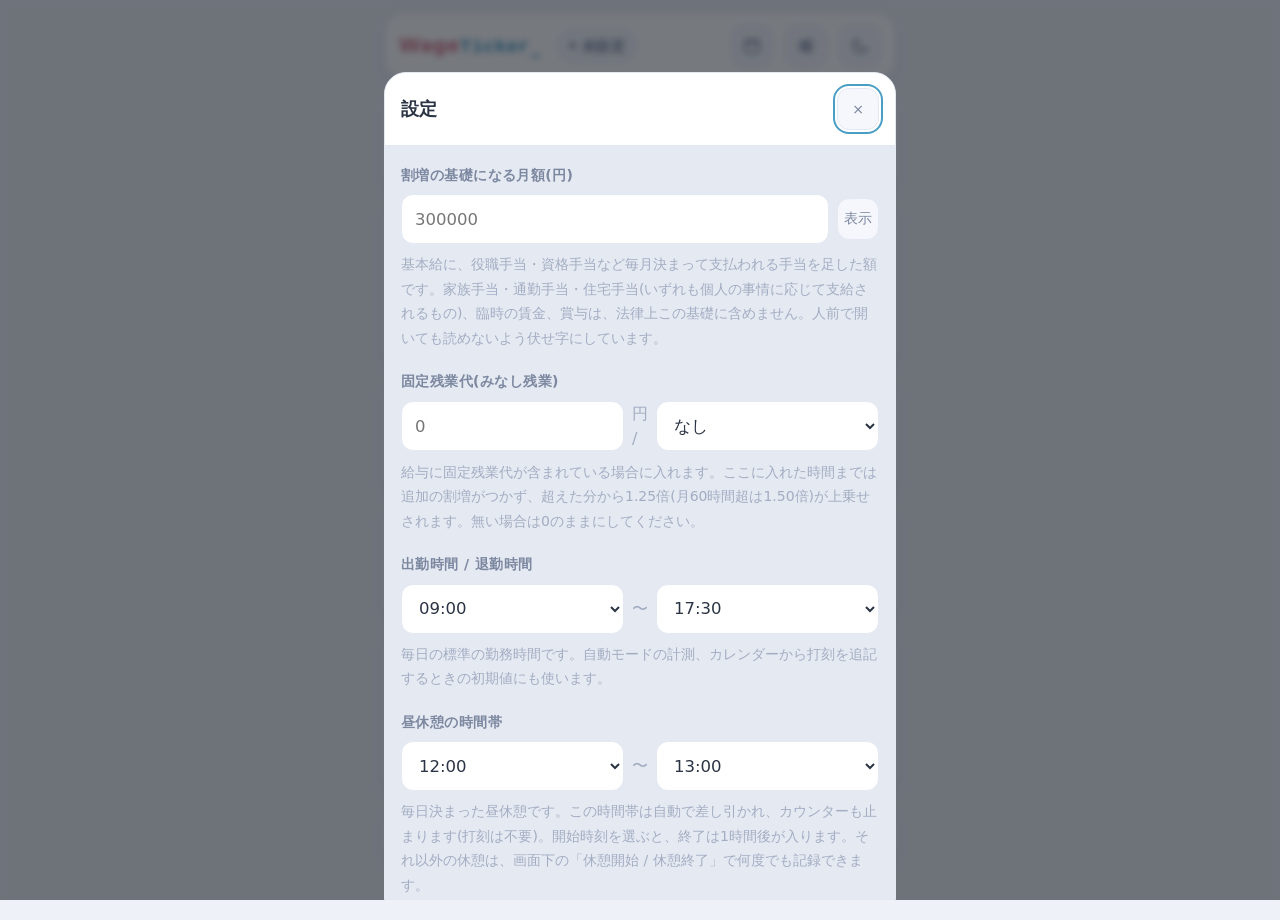
==== commit dadae538: "「今日」の表示を「今週」に変更、金額のパルスアニメーションを廃止 - メイン画面の「今日」カードを「今週」に置き換え(日曜始まりの7日間)。   aggregate.js に weekRange/we" ====
--- a/index.html
+++ b/index.html
@@ -13,7 +13,7 @@
 <link rel="manifest" href="manifest.webmanifest">
 <meta name="apple-mobile-web-app-capable" content="yes">
 <meta name="apple-mobile-web-app-title" content="WageTicker">
-<link rel="stylesheet" href="styles.css?v=20260810f">
+<link rel="stylesheet" href="styles.css?v=20260810g">
 </head>
 <body>
 
@@ -91,12 +91,12 @@
       <div class="hero-meta" id="liveMeta">出勤していません</div>
     </section>
 
-    <!-- ②今日 ③今月(設定でそれぞれ隠せる) -->
+    <!-- ②今週 ③今月(設定でそれぞれ隠せる) -->
     <section class="stats" id="statsSection">
-      <div class="card stat" id="todayCard">
-        <div class="stat-label">今日</div>
-        <div class="amount amount--sub" id="todayAmount">¥0</div>
-        <div class="stat-sub" id="todaySub">0:00</div>
+      <div class="card stat" id="weekCard">
+        <div class="stat-label">今週</div>
+        <div class="amount amount--sub" id="weekAmount">¥0</div>
+        <div class="stat-sub" id="weekSub">0:00</div>
       </div>
 
       <div class="card stat" id="monthCard">
@@ -254,9 +254,9 @@
 
     <div class="field">
       <span class="field-label">メイン画面に表示するもの</span>
-      <!-- 画面では今日と今月が横に並ぶので、チェックも横並びにする -->
+      <!-- 画面では今週と今月が横に並ぶので、チェックも横並びにする -->
       <div class="check-row">
-        <label class="check"><input id="setShowToday" type="checkbox"> 今日</label>
+        <label class="check"><input id="setShowWeek" type="checkbox"> 今週</label>
         <label class="check"><input id="setShowMonth" type="checkbox"> 今月</label>
       </div>
       <span class="hint">秒単位の金額と、今月の法定時間外は常に表示します。</span>
@@ -373,13 +373,13 @@
   </div>
 </dialog>
 
-<script src="src/constants.js?v=20260810f"></script>
-<script src="src/time.js?v=20260810f"></script>
-<script src="src/period.js?v=20260810f"></script>
-<script src="src/holidays.js?v=20260810f"></script>
-<script src="src/wage.js?v=20260810f"></script>
-<script src="src/aggregate.js?v=20260810f"></script>
-<script src="src/storage.js?v=20260810f"></script>
-<script src="src/app.js?v=20260810f"></script>
+<script src="src/constants.js?v=20260810g"></script>
+<script src="src/time.js?v=20260810g"></script>
+<script src="src/period.js?v=20260810g"></script>
+<script src="src/holidays.js?v=20260810g"></script>
+<script src="src/wage.js?v=20260810g"></script>
+<script src="src/aggregate.js?v=20260810g"></script>
+<script src="src/storage.js?v=20260810g"></script>
+<script src="src/app.js?v=20260810g"></script>
 </body>
 </html>
--- a/styles.css
+++ b/styles.css
@@ -293,14 +293,6 @@
 .amount--main .yen { font-size: 0.55em; color: var(--muted); margin-right: 1px; }
 .amount--main .dec { font-size: 0.5em; color: var(--muted); }
 
-/* 円の位が1つ増えるたびの、ごく短い気づき程度のパルス(警告色・音は使わない) */
-#liveInt.is-tick { animation: tick-pulse 0.5s ease-out; display: inline-block; }
-@keyframes tick-pulse {
-  0% { transform: scale(1); }
-  35% { transform: scale(1.035); text-shadow: 0 0 14px color-mix(in srgb, var(--tone) 55%, transparent); }
-  100% { transform: scale(1); text-shadow: none; }
-}
-
 .hero-labels {
   display: flex;
   align-items: center;
@@ -487,14 +479,14 @@
  * (計算式の枠などで使っている「左に色の帯」の作法をセクション見出しにも広げた)。
  * ヒーローはそれ自体が最大の要素で見出しも中央寄せのため、帯は付けない。
  */
-#todayCard .stat-label,
+#weekCard .stat-label,
 #monthCard .stat-label,
 .ot-head .stat-label,
 .compare > .stat-label {
   padding-left: 9px;
   border-left: 3px solid var(--faint);
 }
-#todayCard .stat-label { border-left-color: var(--cyan); }
+#weekCard .stat-label { border-left-color: var(--cyan); }
 #monthCard .stat-label { border-left-color: var(--blue); }
 .ot-head .stat-label { border-left-color: var(--amber); }
 .compare > .stat-label { border-left-color: var(--violet); }
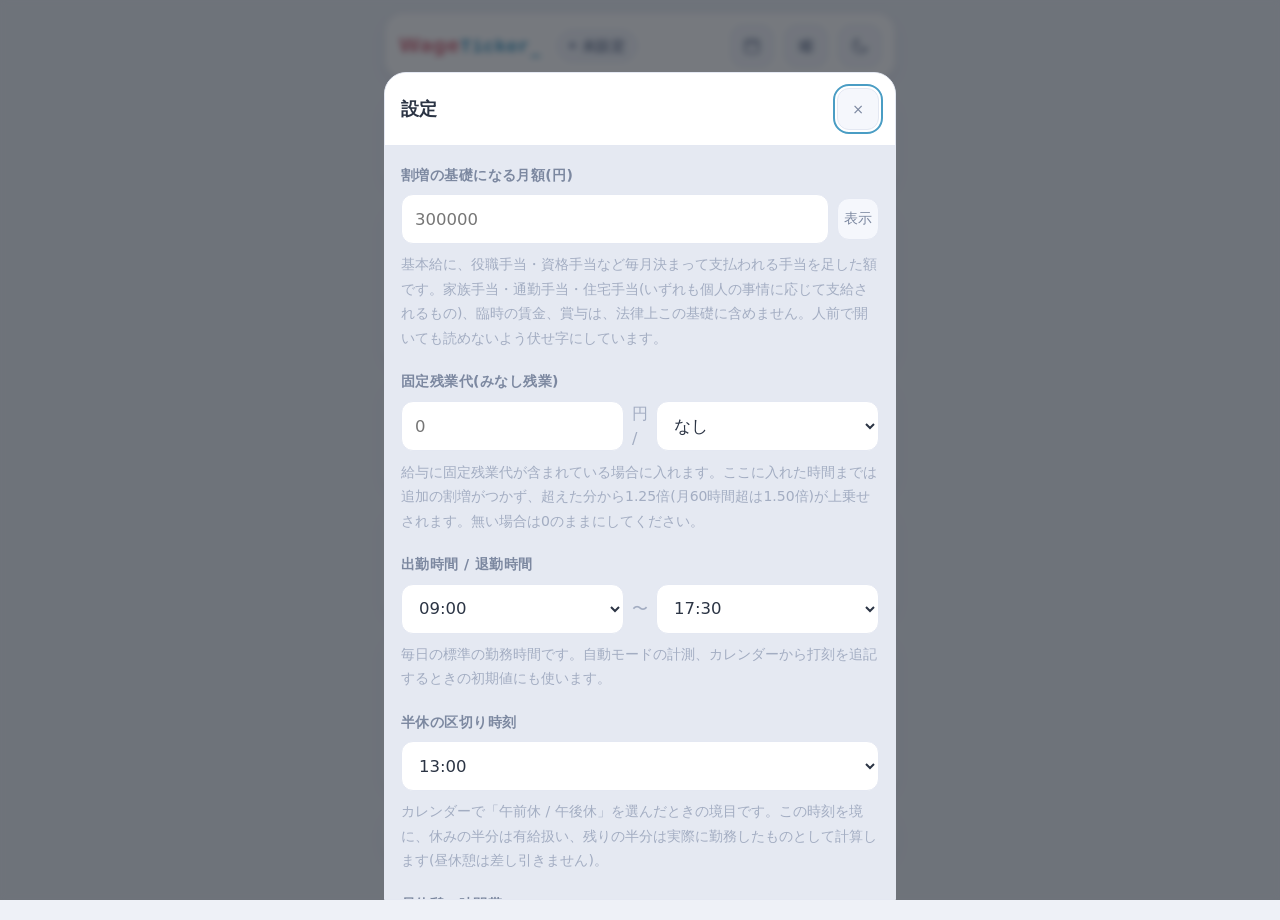
==== commit cd12956c: "半休(半日有給)に対応 - カレンダーの「この日の扱い」に半休を追加、午前休/午後休を選べる   (dayHalfKind)。設定の「出勤時間 / 退勤時間」の下に区切り時刻   (既定13:00)を" ====
--- a/index.html
+++ b/index.html
@@ -13,7 +13,7 @@
 <link rel="manifest" href="manifest.webmanifest">
 <meta name="apple-mobile-web-app-capable" content="yes">
 <meta name="apple-mobile-web-app-title" content="WageTicker">
-<link rel="stylesheet" href="styles.css?v=20260810g">
+<link rel="stylesheet" href="styles.css?v=20260810h">
 </head>
 <body>
 
@@ -207,6 +207,12 @@
         <select id="setScheduleEnd"></select>
       </div>
       <span class="hint">毎日の標準の勤務時間です。自動モードの計測、カレンダーから打刻を追記するときの初期値にも使います。</span>
+    </div>
+
+    <div class="field">
+      <span class="field-label">半休の区切り時刻</span>
+      <select id="setHalfDayBoundary"></select>
+      <span class="hint">カレンダーで「午前休 / 午後休」を選んだときの境目です。この時刻を境に、休みの半分は有給扱い、残りの半分は実際に勤務したものとして計算します(昼休憩は差し引きません)。</span>
     </div>
 
     <div class="field">
@@ -313,6 +319,7 @@
     <div class="cal-legend">
       <span><i class="sw sw--work"></i>出勤</span>
       <span><i class="sw sw--leave"></i>有給</span>
+      <span><i class="sw sw--half"></i>半休</span>
       <span><i class="sw sw--legal"></i>法定休日</span>
       <span><i class="sw sw--holiday"></i>祝日</span>
       <span><i class="sw sw--scheduled"></i>所定休日</span>
@@ -335,8 +342,18 @@
         <button type="button" data-kind="none">指定なし</button>
         <button type="button" data-kind="work">出勤</button>
         <button type="button" data-kind="paid_leave">有給</button>
+        <button type="button" data-kind="half_day">半休</button>
         <button type="button" data-kind="company_holiday">会社休日</button>
       </div>
+    </div>
+
+    <div class="field" id="dayHalfRow" hidden>
+      <span class="field-label">半休の種類</span>
+      <div class="seg" id="dayHalfKind">
+        <button type="button" data-half="am">午前休</button>
+        <button type="button" data-half="pm">午後休</button>
+      </div>
+      <span class="hint">設定した区切り時刻を境に、休みの半分は有給扱い、残りの半分は標準の勤務時間どおりに勤務したものとして計算します(昼休憩は差し引きません)。</span>
     </div>
 
     <div class="field" id="dayWorkRow" hidden>
@@ -373,13 +390,13 @@
   </div>
 </dialog>
 
-<script src="src/constants.js?v=20260810g"></script>
-<script src="src/time.js?v=20260810g"></script>
-<script src="src/period.js?v=20260810g"></script>
-<script src="src/holidays.js?v=20260810g"></script>
-<script src="src/wage.js?v=20260810g"></script>
-<script src="src/aggregate.js?v=20260810g"></script>
-<script src="src/storage.js?v=20260810g"></script>
-<script src="src/app.js?v=20260810g"></script>
+<script src="src/constants.js?v=20260810h"></script>
+<script src="src/time.js?v=20260810h"></script>
+<script src="src/period.js?v=20260810h"></script>
+<script src="src/holidays.js?v=20260810h"></script>
+<script src="src/wage.js?v=20260810h"></script>
+<script src="src/aggregate.js?v=20260810h"></script>
+<script src="src/storage.js?v=20260810h"></script>
+<script src="src/app.js?v=20260810h"></script>
 </body>
 </html>
--- a/styles.css
+++ b/styles.css
@@ -912,6 +912,7 @@
 .cal-cell .mk { width: 7px; height: 7px; border-radius: 50%; background: transparent; }
 .cal-cell .mk.work { background: var(--cyan); }
 .cal-cell .mk.leave { background: var(--green); }
+.cal-cell .mk.half { background: var(--blue); }
 .cal-cell .mk.legal { background: var(--pink); }
 .cal-cell .mk.holiday { background: var(--violet); }
 .cal-cell .mk.scheduled { background: var(--faint); }
@@ -929,6 +930,7 @@
 .sw { width: 9px; height: 9px; border-radius: 50%; display: inline-block; }
 .sw--work { background: var(--cyan); }
 .sw--leave { background: var(--green); }
+.sw--half { background: var(--blue); }
 .sw--legal { background: var(--pink); }
 .sw--holiday { background: var(--violet); }
 .sw--scheduled { background: var(--faint); }
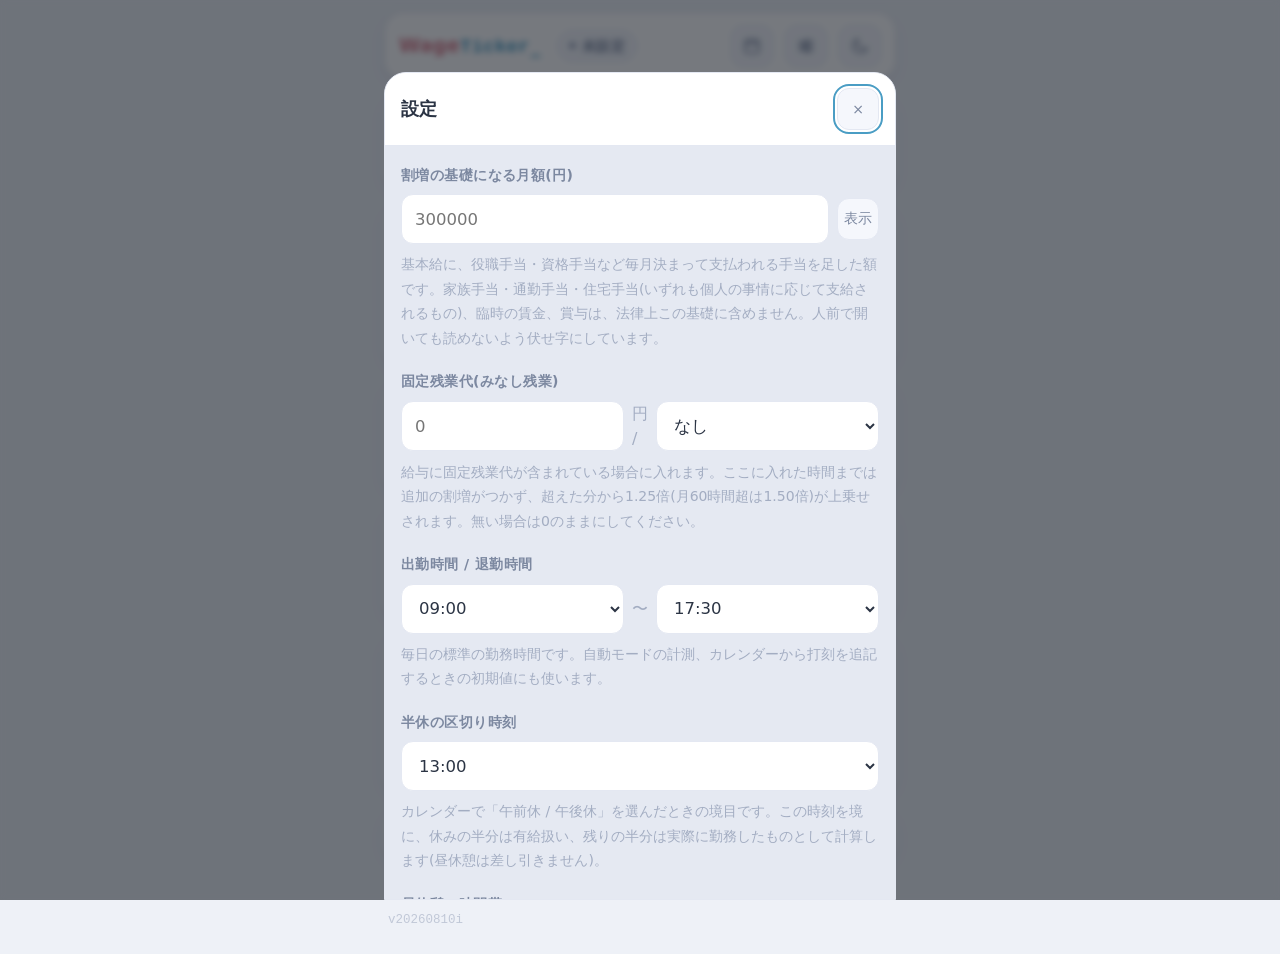
==== commit 88213571: "画面下にバージョン表示を追加(反映確認用) デプロイ・キャッシュ絡みの確認をしやすくするため、メイン画面の一番下に キャッシュ用のバージョン文字列(?v=と同じもの)を小さく表示する。 コミットのたび" ====
--- a/index.html
+++ b/index.html
@@ -13,7 +13,7 @@
 <link rel="manifest" href="manifest.webmanifest">
 <meta name="apple-mobile-web-app-capable" content="yes">
 <meta name="apple-mobile-web-app-title" content="WageTicker">
-<link rel="stylesheet" href="styles.css?v=20260810h">
+<link rel="stylesheet" href="styles.css?v=20260810i">
 </head>
 <body>
 
@@ -159,6 +159,7 @@
     <p class="disclaimer">
       表示は体感用の目安です。会社の勤怠記録・給与明細の金額とは一致しません。
     </p>
+    <p class="app-version">v20260810i</p>
   </main>
 </div>
 
@@ -390,13 +391,13 @@
   </div>
 </dialog>
 
-<script src="src/constants.js?v=20260810h"></script>
-<script src="src/time.js?v=20260810h"></script>
-<script src="src/period.js?v=20260810h"></script>
-<script src="src/holidays.js?v=20260810h"></script>
-<script src="src/wage.js?v=20260810h"></script>
-<script src="src/aggregate.js?v=20260810h"></script>
-<script src="src/storage.js?v=20260810h"></script>
-<script src="src/app.js?v=20260810h"></script>
+<script src="src/constants.js?v=20260810i"></script>
+<script src="src/time.js?v=20260810i"></script>
+<script src="src/period.js?v=20260810i"></script>
+<script src="src/holidays.js?v=20260810i"></script>
+<script src="src/wage.js?v=20260810i"></script>
+<script src="src/aggregate.js?v=20260810i"></script>
+<script src="src/storage.js?v=20260810i"></script>
+<script src="src/app.js?v=20260810i"></script>
 </body>
 </html>
--- a/styles.css
+++ b/styles.css
@@ -578,6 +578,15 @@
   font-size: var(--fs-xs);
   line-height: 1.75;
   color: var(--faint);
+}
+
+/* 表示中のバージョン。デプロイが反映されているかの確認用(コミットのたびに手で更新) */
+.app-version {
+  margin: 2px 4px 0;
+  font-size: var(--fs-xs);
+  font-family: var(--mono);
+  color: var(--faint);
+  opacity: 0.6;
 }
 
 /* ---------------------------------------------------------- actionbar */
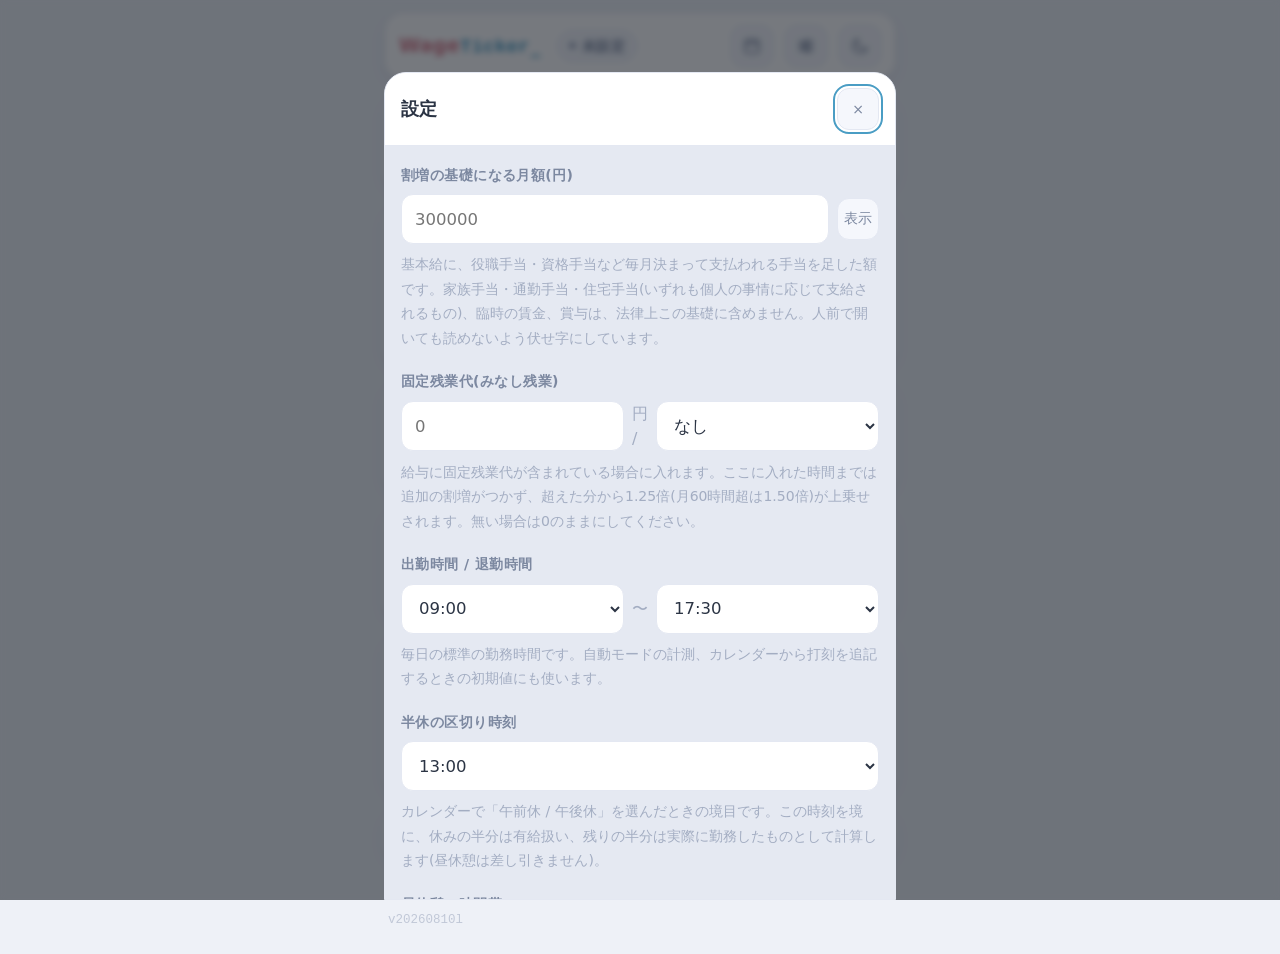
==== commit d5567452: "状態バッジに昼休憩中/残業中を追加、自動モード・昼休憩まわりの注意書きを追加 - 状態バッジ: 休憩中を手動休憩(優先)と昼休憩で出し分け、自動モードの   残業フラグ中は「残業中」と表示するようにし" ====
--- a/index.html
+++ b/index.html
@@ -13,7 +13,7 @@
 <link rel="manifest" href="manifest.webmanifest">
 <meta name="apple-mobile-web-app-capable" content="yes">
 <meta name="apple-mobile-web-app-title" content="WageTicker">
-<link rel="stylesheet" href="styles.css?v=20260810i">
+<link rel="stylesheet" href="styles.css?v=20260810l">
 </head>
 <body>
 
@@ -159,7 +159,7 @@
     <p class="disclaimer">
       表示は体感用の目安です。会社の勤怠記録・給与明細の金額とは一致しません。
     </p>
-    <p class="app-version">v20260810i</p>
+    <p class="app-version">v20260810l</p>
   </main>
 </div>
 
@@ -391,13 +391,13 @@
   </div>
 </dialog>
 
-<script src="src/constants.js?v=20260810i"></script>
-<script src="src/time.js?v=20260810i"></script>
-<script src="src/period.js?v=20260810i"></script>
-<script src="src/holidays.js?v=20260810i"></script>
-<script src="src/wage.js?v=20260810i"></script>
-<script src="src/aggregate.js?v=20260810i"></script>
-<script src="src/storage.js?v=20260810i"></script>
-<script src="src/app.js?v=20260810i"></script>
+<script src="src/constants.js?v=20260810l"></script>
+<script src="src/time.js?v=20260810l"></script>
+<script src="src/period.js?v=20260810l"></script>
+<script src="src/holidays.js?v=20260810l"></script>
+<script src="src/wage.js?v=20260810l"></script>
+<script src="src/aggregate.js?v=20260810l"></script>
+<script src="src/storage.js?v=20260810l"></script>
+<script src="src/app.js?v=20260810l"></script>
 </body>
 </html>
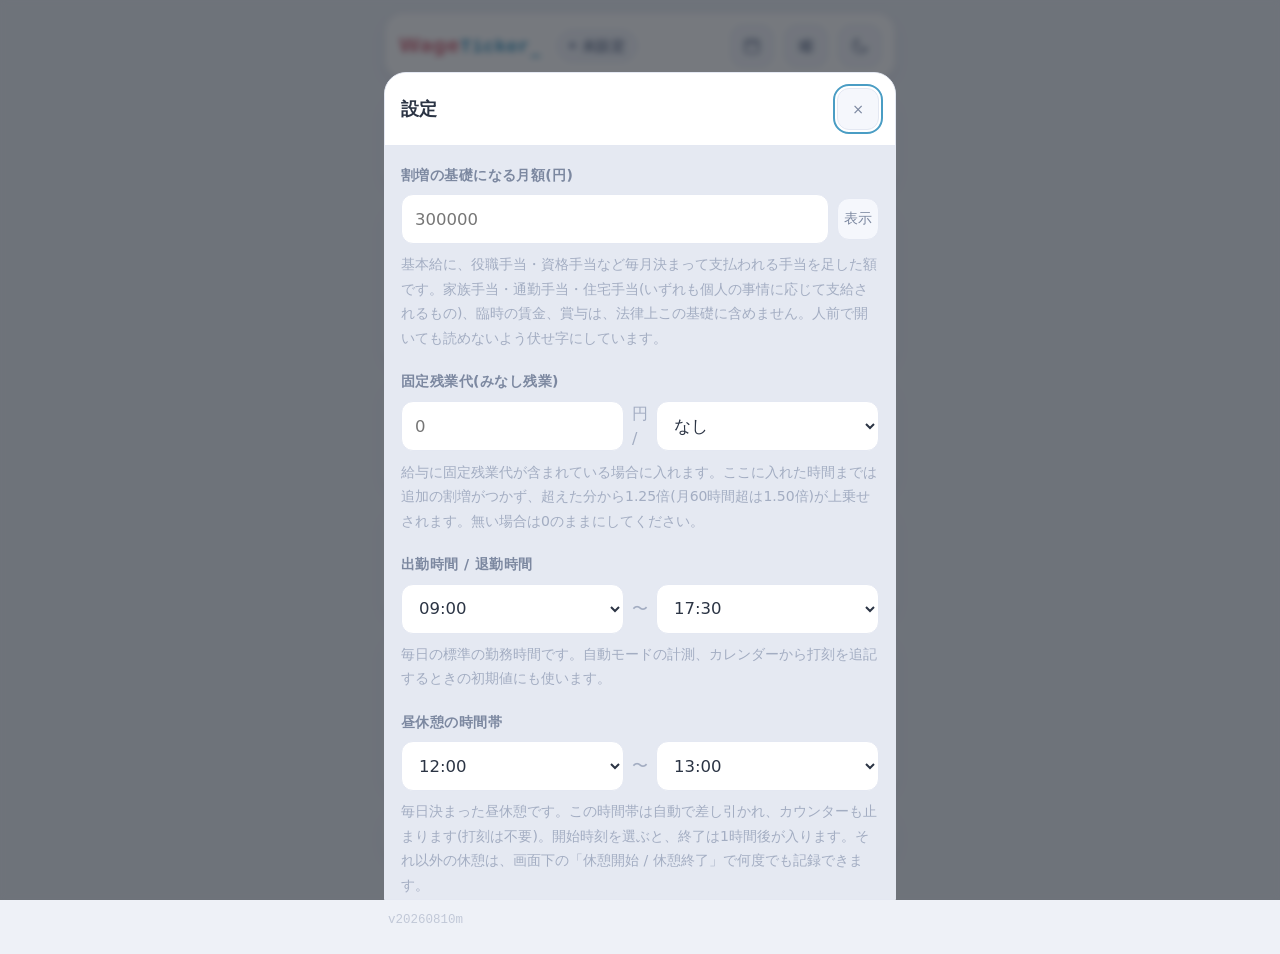
==== commit 8af1b1da: "半休を廃止し、昼休憩の自動控除と法定休憩の自動追加控除を簡素化・強化 半休(半日有給)は勤怠管理寄りの過剰な特殊ケースだったため撤去し、出社・退社の どちらかが昼休憩の時間帯の中にある日は自動控除しな" ====
--- a/index.html
+++ b/index.html
@@ -6,14 +6,14 @@
 <meta name="theme-color" content="#eef1f7" media="(prefers-color-scheme: light)">
 <meta name="theme-color" content="#12161f" media="(prefers-color-scheme: dark)">
 <meta name="color-scheme" content="light dark">
-<meta name="description" content="出勤するだけで金額と労働時間がリアルタイムに積み上がる給料メーター">
+<meta name="description" content="出退勤の時刻から、残業・深夜・休日の割増や休憩控除まで反映してリアルタイムに賃金額を算出する個人用の給料メーター">
 <title>WageTicker</title>
 <link rel="icon" type="image/svg+xml" href="icons/icon.svg">
 <link rel="apple-touch-icon" href="icons/apple-touch-icon.png">
 <link rel="manifest" href="manifest.webmanifest">
 <meta name="apple-mobile-web-app-capable" content="yes">
 <meta name="apple-mobile-web-app-title" content="WageTicker">
-<link rel="stylesheet" href="styles.css?v=20260810l">
+<link rel="stylesheet" href="styles.css?v=20260810m">
 </head>
 <body>
 
@@ -159,7 +159,7 @@
     <p class="disclaimer">
       表示は体感用の目安です。会社の勤怠記録・給与明細の金額とは一致しません。
     </p>
-    <p class="app-version">v20260810l</p>
+    <p class="app-version">v20260810m</p>
   </main>
 </div>
 
@@ -169,6 +169,14 @@
   <div class="confirm-actions">
     <button class="btn btn--ghost" id="confirmNo" type="button">キャンセル</button>
     <button class="btn btn--in" id="confirmYes" type="button">はい</button>
+  </div>
+</dialog>
+
+<!-- ------------------------------------------------------------ お知らせ -->
+<dialog id="infoDialog" class="confirm">
+  <p class="confirm-text" id="infoText">-</p>
+  <div class="confirm-actions">
+    <button class="btn btn--in" id="infoOk" type="button">わかりました</button>
   </div>
 </dialog>
 
@@ -208,12 +216,6 @@
         <select id="setScheduleEnd"></select>
       </div>
       <span class="hint">毎日の標準の勤務時間です。自動モードの計測、カレンダーから打刻を追記するときの初期値にも使います。</span>
-    </div>
-
-    <div class="field">
-      <span class="field-label">半休の区切り時刻</span>
-      <select id="setHalfDayBoundary"></select>
-      <span class="hint">カレンダーで「午前休 / 午後休」を選んだときの境目です。この時刻を境に、休みの半分は有給扱い、残りの半分は実際に勤務したものとして計算します(昼休憩は差し引きません)。</span>
     </div>
 
     <div class="field">
@@ -320,7 +322,6 @@
     <div class="cal-legend">
       <span><i class="sw sw--work"></i>出勤</span>
       <span><i class="sw sw--leave"></i>有給</span>
-      <span><i class="sw sw--half"></i>半休</span>
       <span><i class="sw sw--legal"></i>法定休日</span>
       <span><i class="sw sw--holiday"></i>祝日</span>
       <span><i class="sw sw--scheduled"></i>所定休日</span>
@@ -343,18 +344,8 @@
         <button type="button" data-kind="none">指定なし</button>
         <button type="button" data-kind="work">出勤</button>
         <button type="button" data-kind="paid_leave">有給</button>
-        <button type="button" data-kind="half_day">半休</button>
         <button type="button" data-kind="company_holiday">会社休日</button>
       </div>
-    </div>
-
-    <div class="field" id="dayHalfRow" hidden>
-      <span class="field-label">半休の種類</span>
-      <div class="seg" id="dayHalfKind">
-        <button type="button" data-half="am">午前休</button>
-        <button type="button" data-half="pm">午後休</button>
-      </div>
-      <span class="hint">設定した区切り時刻を境に、休みの半分は有給扱い、残りの半分は標準の勤務時間どおりに勤務したものとして計算します(昼休憩は差し引きません)。</span>
     </div>
 
     <div class="field" id="dayWorkRow" hidden>
@@ -391,13 +382,13 @@
   </div>
 </dialog>
 
-<script src="src/constants.js?v=20260810l"></script>
-<script src="src/time.js?v=20260810l"></script>
-<script src="src/period.js?v=20260810l"></script>
-<script src="src/holidays.js?v=20260810l"></script>
-<script src="src/wage.js?v=20260810l"></script>
-<script src="src/aggregate.js?v=20260810l"></script>
-<script src="src/storage.js?v=20260810l"></script>
-<script src="src/app.js?v=20260810l"></script>
+<script src="src/constants.js?v=20260810m"></script>
+<script src="src/time.js?v=20260810m"></script>
+<script src="src/period.js?v=20260810m"></script>
+<script src="src/holidays.js?v=20260810m"></script>
+<script src="src/wage.js?v=20260810m"></script>
+<script src="src/aggregate.js?v=20260810m"></script>
+<script src="src/storage.js?v=20260810m"></script>
+<script src="src/app.js?v=20260810m"></script>
 </body>
 </html>
--- a/styles.css
+++ b/styles.css
@@ -921,7 +921,6 @@
 .cal-cell .mk { width: 7px; height: 7px; border-radius: 50%; background: transparent; }
 .cal-cell .mk.work { background: var(--cyan); }
 .cal-cell .mk.leave { background: var(--green); }
-.cal-cell .mk.half { background: var(--blue); }
 .cal-cell .mk.legal { background: var(--pink); }
 .cal-cell .mk.holiday { background: var(--violet); }
 .cal-cell .mk.scheduled { background: var(--faint); }
@@ -939,7 +938,6 @@
 .sw { width: 9px; height: 9px; border-radius: 50%; display: inline-block; }
 .sw--work { background: var(--cyan); }
 .sw--leave { background: var(--green); }
-.sw--half { background: var(--blue); }
 .sw--legal { background: var(--pink); }
 .sw--holiday { background: var(--violet); }
 .sw--scheduled { background: var(--faint); }
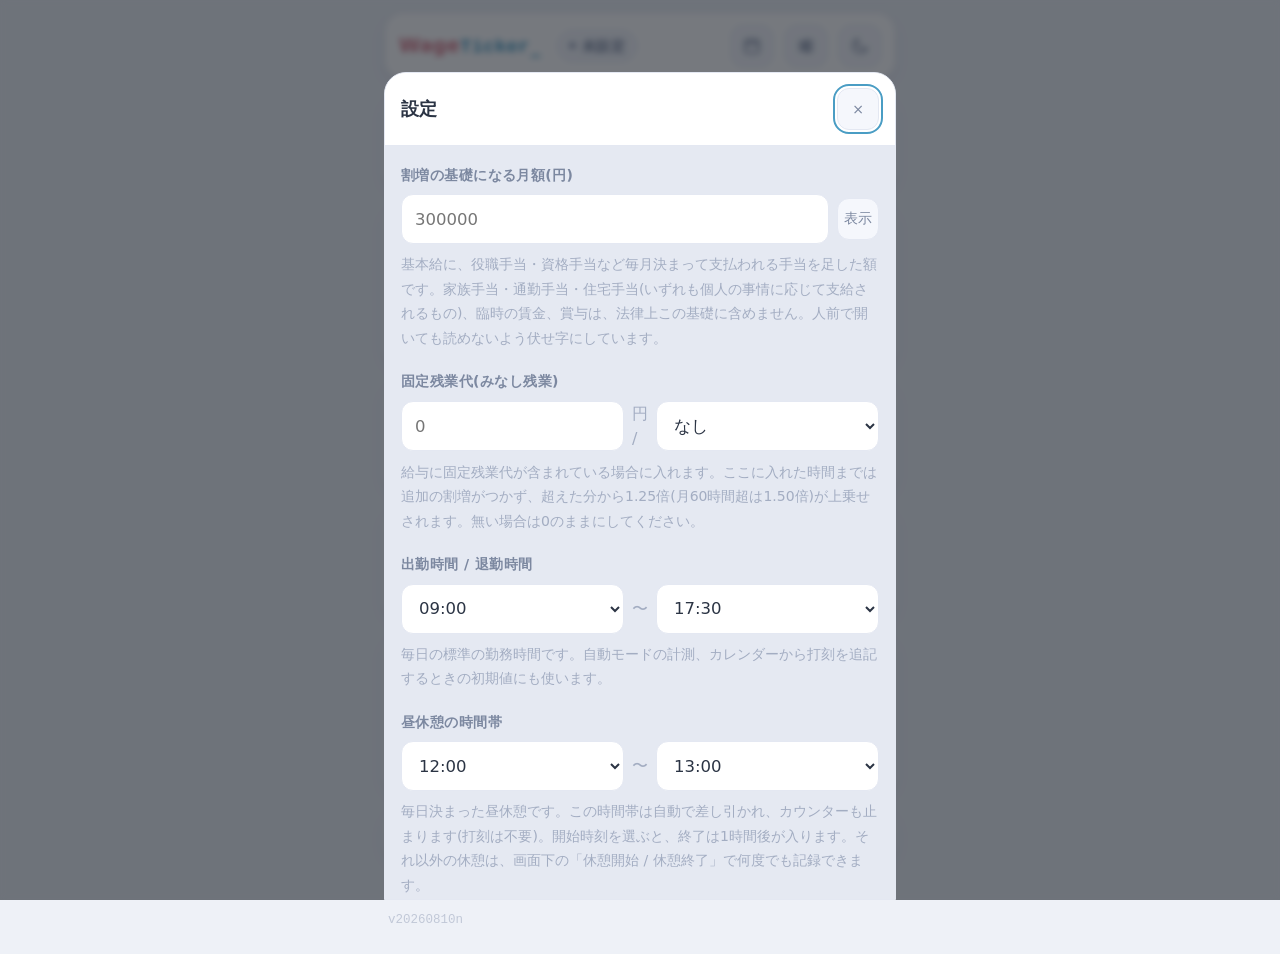
==== commit 6416fd8a: "メイン画面の「今月の残業」「先月との比較」も表示/非表示を選べるように これまで今週・今月の2枚だけがオプション表示だった。同じ設定欄に 「今月の残業」「先月との比較」のチェックを追加し、それぞれ独立" ====
--- a/index.html
+++ b/index.html
@@ -13,7 +13,7 @@
 <link rel="manifest" href="manifest.webmanifest">
 <meta name="apple-mobile-web-app-capable" content="yes">
 <meta name="apple-mobile-web-app-title" content="WageTicker">
-<link rel="stylesheet" href="styles.css?v=20260810m">
+<link rel="stylesheet" href="styles.css?v=20260810n">
 </head>
 <body>
 
@@ -110,7 +110,7 @@
     </section>
 
     <!-- 今月の残業メーター。細かい数字は「内訳と目安」に入れる -->
-    <section class="card otcard">
+    <section class="card otcard" id="otCard">
       <div class="ot-head">
         <span class="stat-label">今月の残業</span>
         <span class="ot-now" id="otNow">0:00</span>
@@ -127,7 +127,7 @@
     </section>
 
     <!-- 先月との比較(同じ経過日数時点)。金額は出さず、時間の内訳だけを見せる -->
-    <section class="card compare">
+    <section class="card compare" id="compareCard">
       <div class="stat-label">先月との比較(同じ経過日数)</div>
       <div class="hbar-row">
         <span class="hbar-name">今月</span>
@@ -159,7 +159,7 @@
     <p class="disclaimer">
       表示は体感用の目安です。会社の勤怠記録・給与明細の金額とは一致しません。
     </p>
-    <p class="app-version">v20260810m</p>
+    <p class="app-version">v20260810n</p>
   </main>
 </div>
 
@@ -268,7 +268,11 @@
         <label class="check"><input id="setShowWeek" type="checkbox"> 今週</label>
         <label class="check"><input id="setShowMonth" type="checkbox"> 今月</label>
       </div>
-      <span class="hint">秒単位の金額と、今月の法定時間外は常に表示します。</span>
+      <div class="check-row">
+        <label class="check"><input id="setShowOvertime" type="checkbox"> 今月の残業</label>
+        <label class="check"><input id="setShowCompare" type="checkbox"> 先月との比較</label>
+      </div>
+      <span class="hint">秒単位の金額は常に表示します。</span>
     </div>
 
     <div class="field">
@@ -382,13 +386,13 @@
   </div>
 </dialog>
 
-<script src="src/constants.js?v=20260810m"></script>
-<script src="src/time.js?v=20260810m"></script>
-<script src="src/period.js?v=20260810m"></script>
-<script src="src/holidays.js?v=20260810m"></script>
-<script src="src/wage.js?v=20260810m"></script>
-<script src="src/aggregate.js?v=20260810m"></script>
-<script src="src/storage.js?v=20260810m"></script>
-<script src="src/app.js?v=20260810m"></script>
+<script src="src/constants.js?v=20260810n"></script>
+<script src="src/time.js?v=20260810n"></script>
+<script src="src/period.js?v=20260810n"></script>
+<script src="src/holidays.js?v=20260810n"></script>
+<script src="src/wage.js?v=20260810n"></script>
+<script src="src/aggregate.js?v=20260810n"></script>
+<script src="src/storage.js?v=20260810n"></script>
+<script src="src/app.js?v=20260810n"></script>
 </body>
 </html>
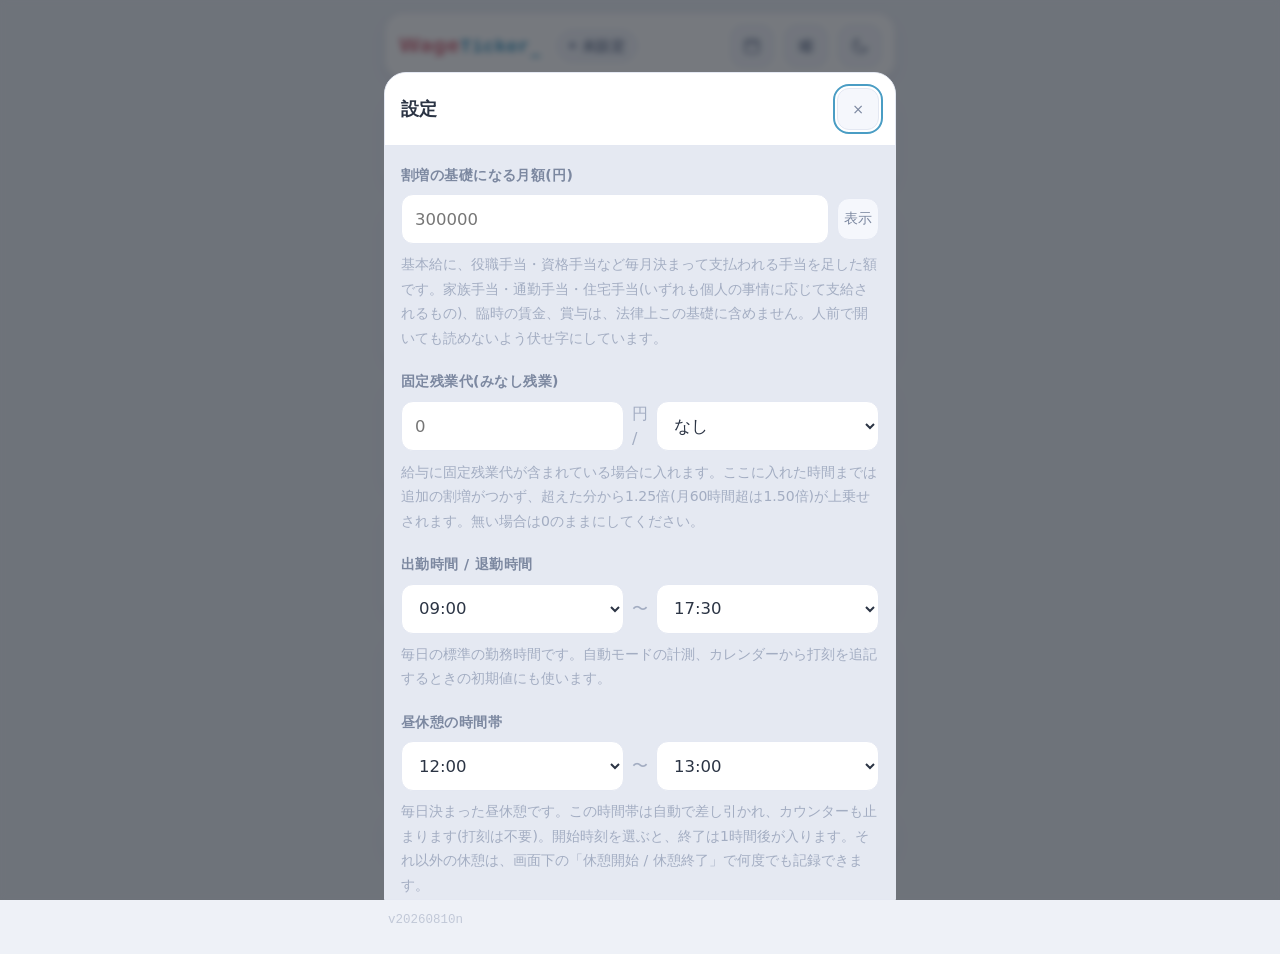
==== commit 9cd38ea6: "リンク共有時のプレビュー用にOGP/Twitterカードのメタタグを追加 タイトル・説明文が「WageTicker」で確実に出るよう明示的に固定した(og:title等)。  Co-Authored-" ====
--- a/index.html
+++ b/index.html
@@ -8,6 +8,16 @@
 <meta name="color-scheme" content="light dark">
 <meta name="description" content="出退勤の時刻から、残業・深夜・休日の割増や休憩控除まで反映してリアルタイムに賃金額を算出する個人用の給料メーター">
 <title>WageTicker</title>
+<meta property="og:type" content="website">
+<meta property="og:site_name" content="WageTicker">
+<meta property="og:title" content="WageTicker">
+<meta property="og:description" content="出退勤の時刻から、残業・深夜・休日の割増や休憩控除まで反映してリアルタイムに賃金額を算出する個人用の給料メーター">
+<meta property="og:url" content="https://katsumi9152.github.io/wage-ticker/">
+<meta property="og:image" content="https://katsumi9152.github.io/wage-ticker/icons/icon-512.png">
+<meta name="twitter:card" content="summary">
+<meta name="twitter:title" content="WageTicker">
+<meta name="twitter:description" content="出退勤の時刻から、残業・深夜・休日の割増や休憩控除まで反映してリアルタイムに賃金額を算出する個人用の給料メーター">
+<meta name="twitter:image" content="https://katsumi9152.github.io/wage-ticker/icons/icon-512.png">
 <link rel="icon" type="image/svg+xml" href="icons/icon.svg">
 <link rel="apple-touch-icon" href="icons/apple-touch-icon.png">
 <link rel="manifest" href="manifest.webmanifest">
